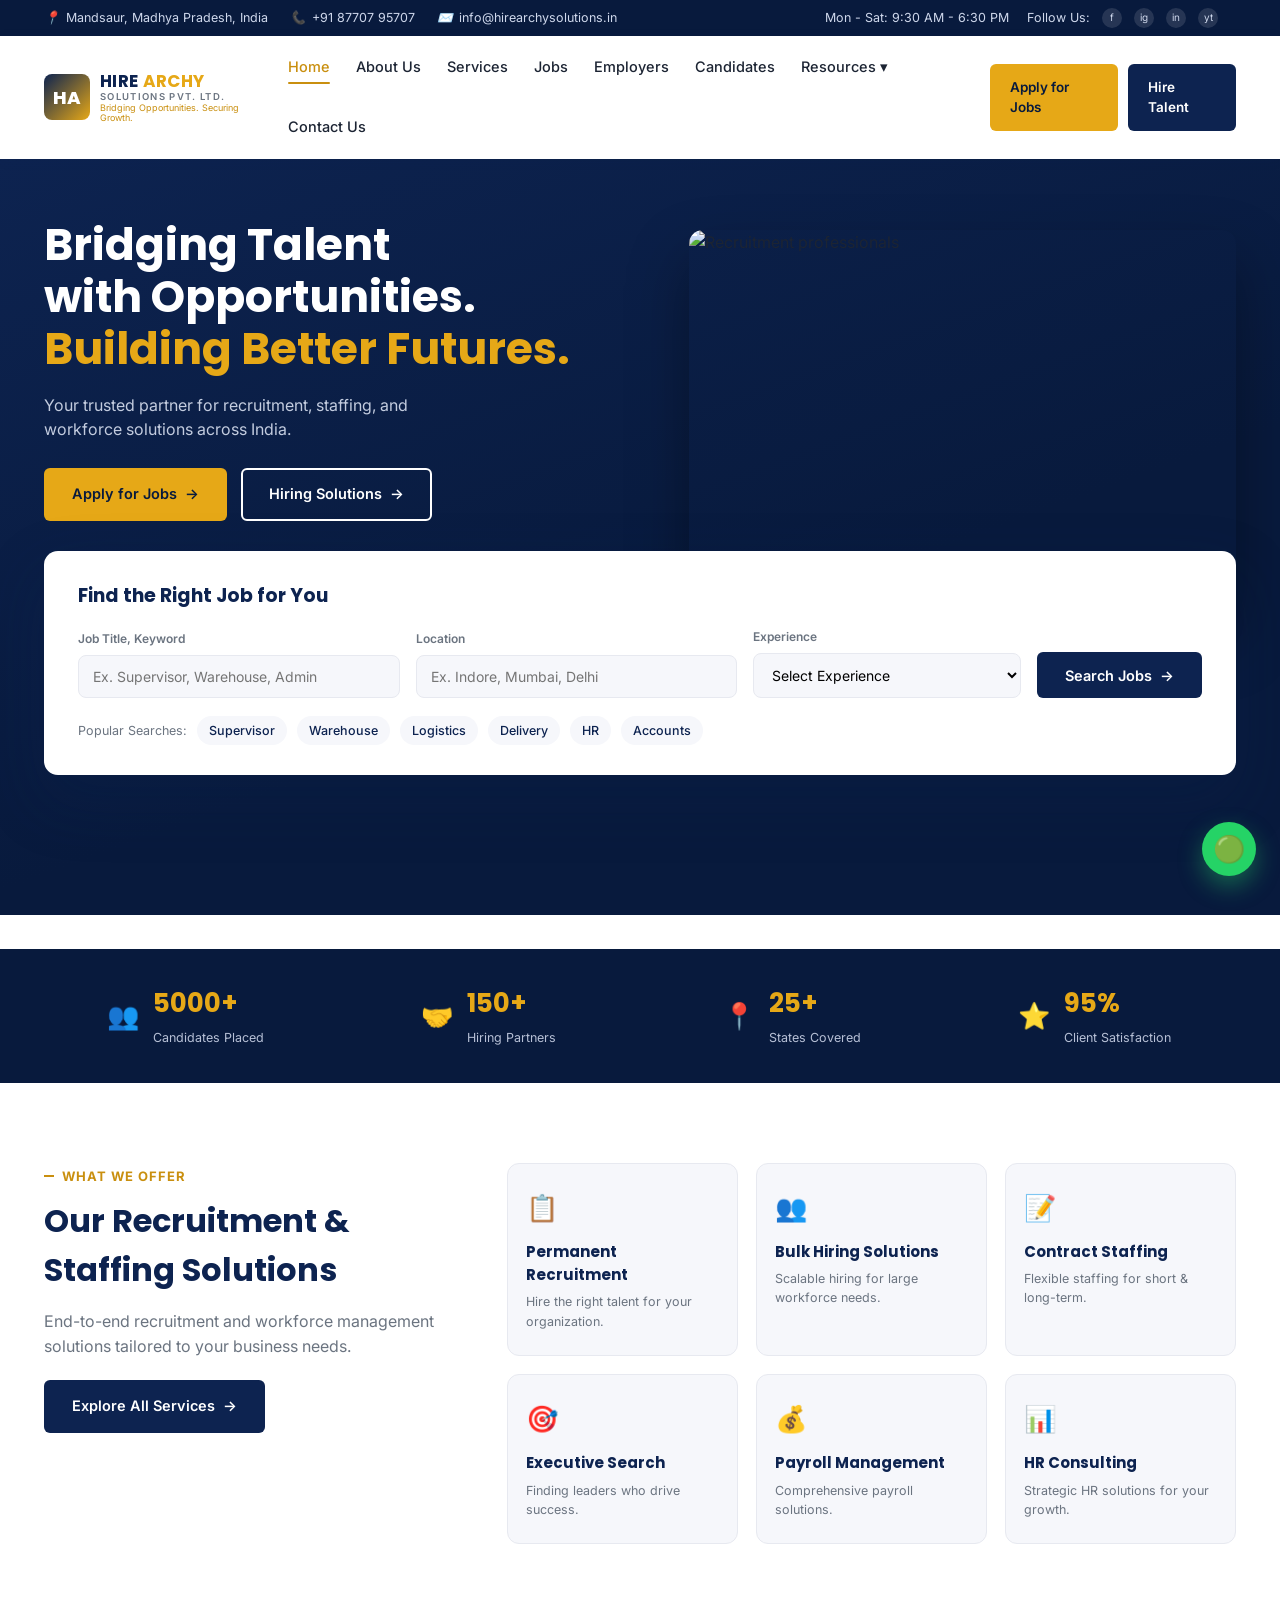
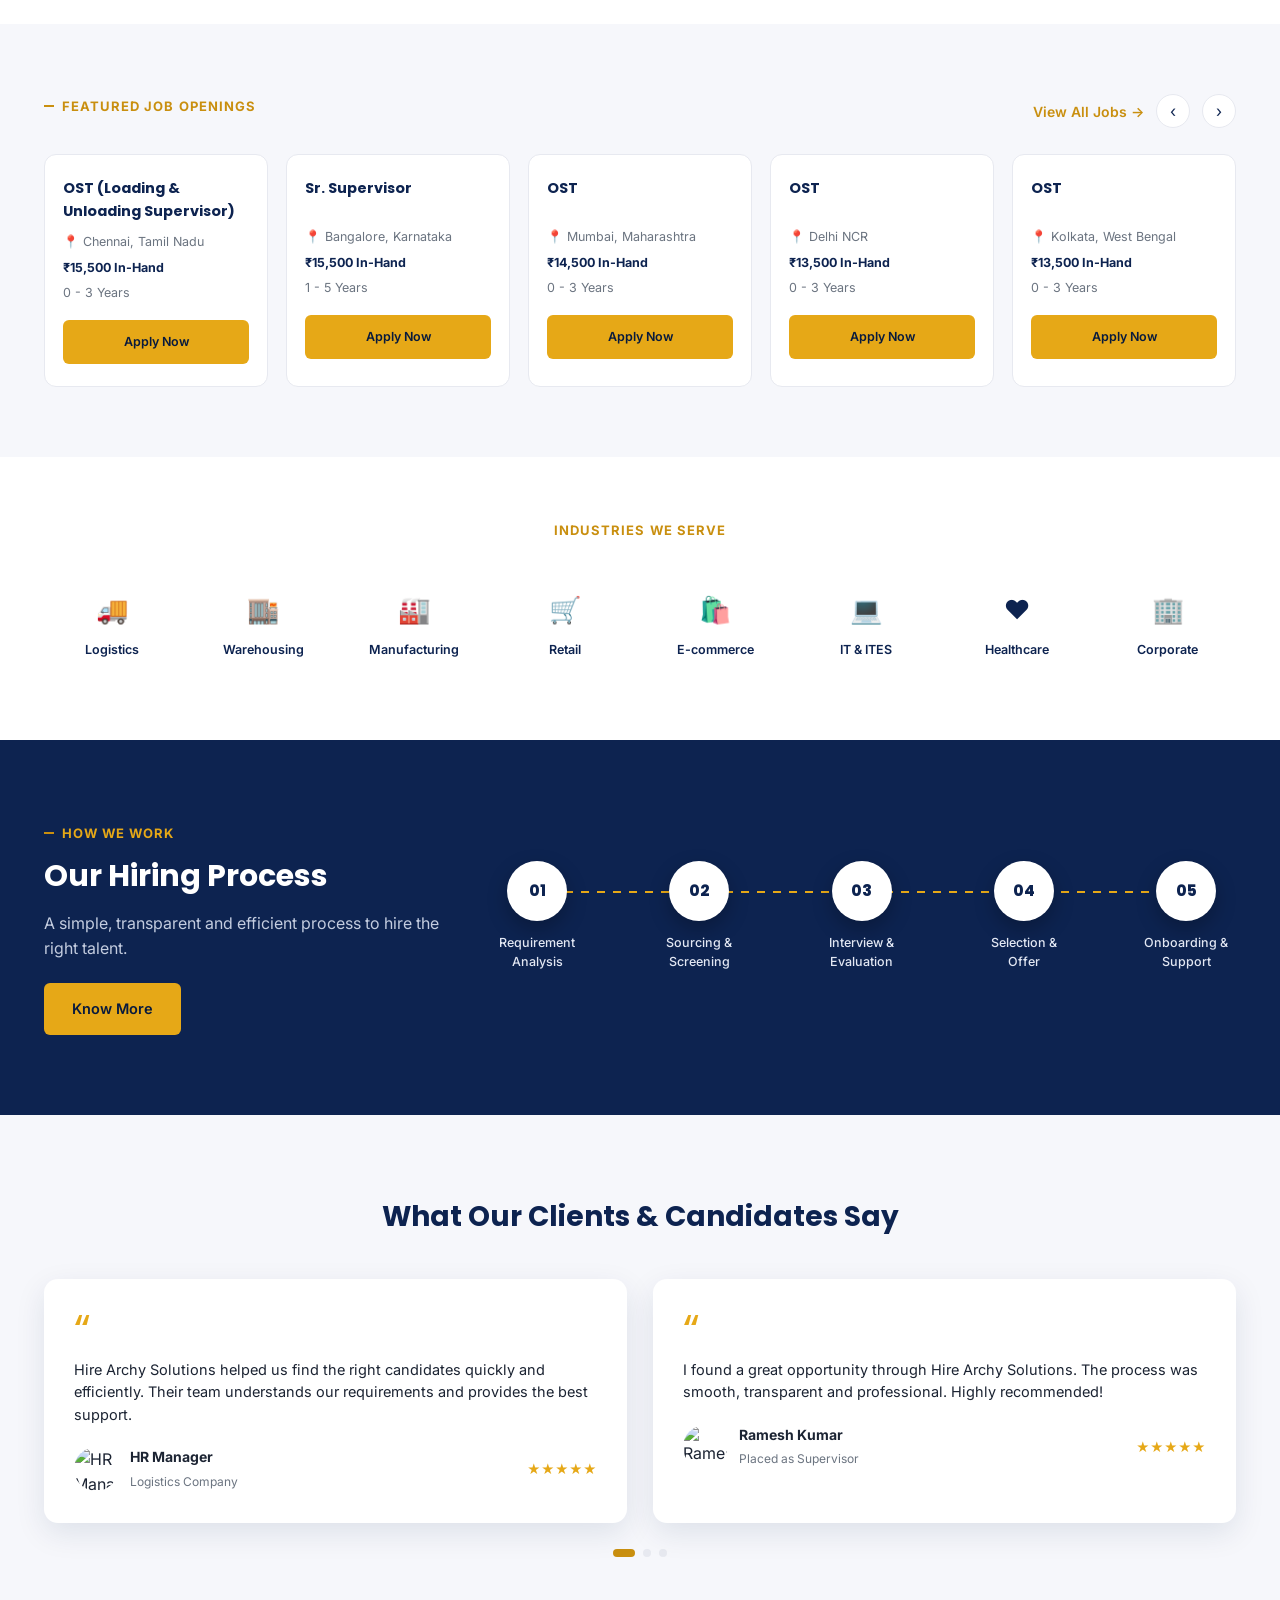
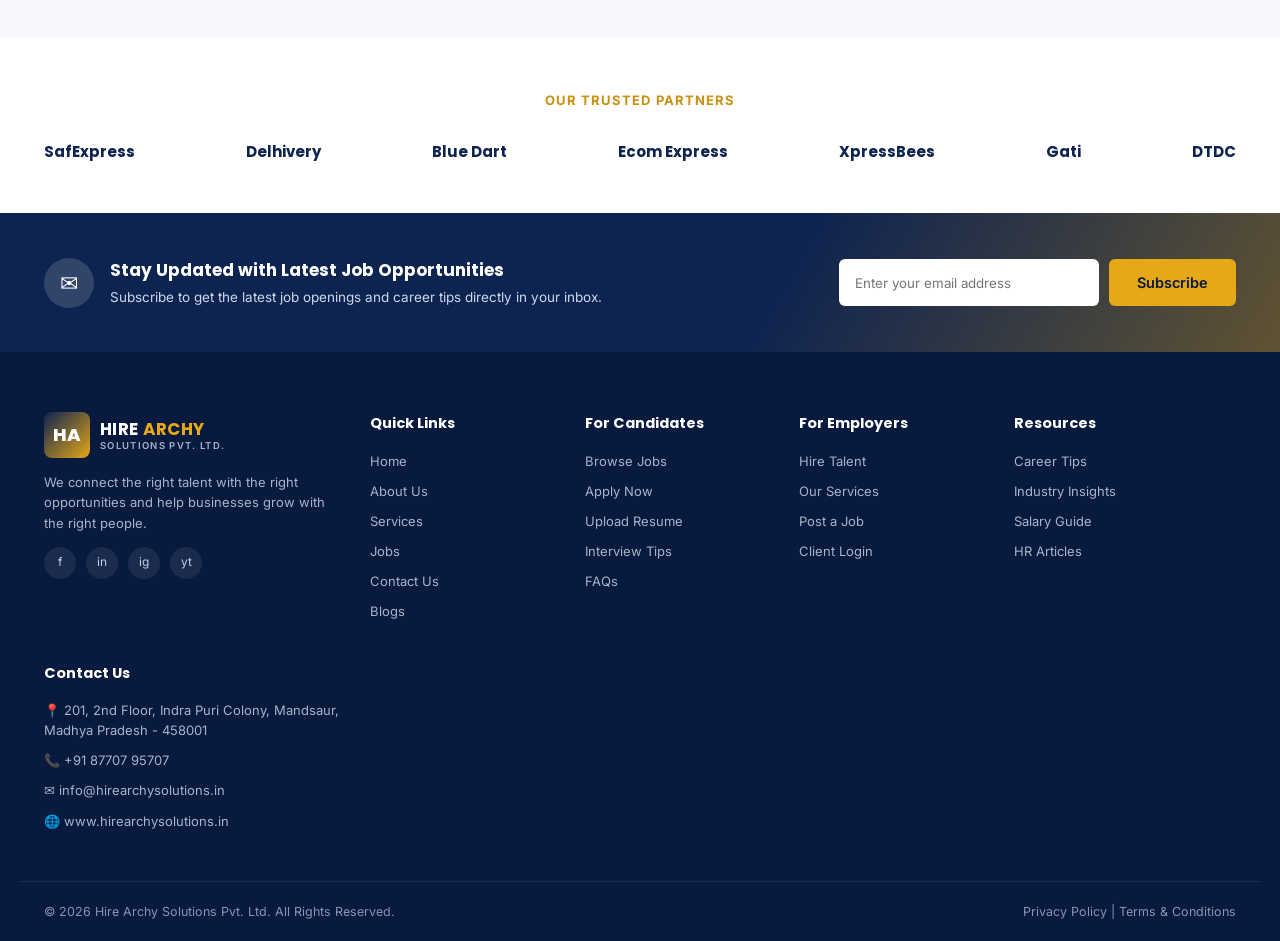
==== index.html @ 6994ceb7 "Add files via upload" ====
<!DOCTYPE html>
<html lang="en">
<head>
<meta charset="UTF-8">
<meta name="viewport" content="width=device-width, initial-scale=1.0">
<title>Hire Archy Solutions Pvt. Ltd. | Recruitment & Staffing</title>
<link rel="preconnect" href="https://fonts.googleapis.com">
<link href="https://fonts.googleapis.com/css2?family=Poppins:wght@400;500;600;700;800&family=Inter:wght@400;500;600;700&display=swap" rel="stylesheet">
<link rel="stylesheet" href="style.css">
</head>
<body>

<!-- Top Bar -->
<div class="topbar">
  <div class="container topbar-inner">
    <div class="topbar-left">
      <span><i class="icon-pin"></i> Mandsaur, Madhya Pradesh, India</span>
      <span><i class="icon-phone"></i> +91 87707 95707</span>
      <span class="hide-sm"><i class="icon-mail"></i> info@hirearchysolutions.in</span>
    </div>
    <div class="topbar-right">
      <span class="hide-sm">Mon - Sat: 9:30 AM - 6:30 PM</span>
      <span class="follow">Follow Us:
        <a href="#" aria-label="Facebook">f</a>
        <a href="#" aria-label="Instagram">ig</a>
        <a href="#" aria-label="LinkedIn">in</a>
        <a href="#" aria-label="YouTube">yt</a>
      </span>
    </div>
  </div>
</div>

<!-- Header -->
<header class="header">
  <div class="container header-inner">
    <a href="#" class="logo">
      <span class="logo-mark">HA</span>
      <span class="logo-text">
        <strong>HIRE <span class="accent">ARCHY</span></strong>
        <small>SOLUTIONS PVT. LTD.</small>
        <em>Bridging Opportunities. Securing Growth.</em>
      </span>
    </a>
    <nav class="nav" id="mainNav">
      <a href="#home" class="active">Home</a>
      <a href="#about">About Us</a>
      <a href="#services">Services</a>
      <a href="#jobs">Jobs</a>
      <a href="#employers">Employers</a>
      <a href="#candidates">Candidates</a>
      <a href="#resources">Resources ▾</a>
      <a href="#contact">Contact Us</a>
    </nav>
    <div class="header-cta">
      <a href="#jobs" class="btn btn-gold">Apply for Jobs</a>
      <a href="#employers" class="btn btn-navy">Hire Talent</a>
    </div>
    <button class="hamburger" id="hamburger" aria-label="Toggle menu">
      <span></span><span></span><span></span>
    </button>
  </div>
</header>

<!-- Hero -->
<section class="hero" id="home">
  <div class="container hero-inner">
    <div class="hero-copy" data-reveal>
      <h1>Bridging Talent<br>with Opportunities.<br><span class="accent">Building Better Futures.</span></h1>
      <p>Your trusted partner for recruitment, staffing, and workforce solutions across India.</p>
      <div class="hero-actions">
        <a href="#jobs" class="btn btn-gold">Apply for Jobs <span>→</span></a>
        <a href="#employers" class="btn btn-outline">Hiring Solutions <span>→</span></a>
      </div>
      <ul class="hero-badges">
        <li><span class="badge-ico">✓</span>Trusted by Thousands</li>
        <li><span class="badge-ico">✓</span>PAN India Presence</li>
        <li><span class="badge-ico">✓</span>Faster Hiring</li>
        <li><span class="badge-ico">✓</span>100% Free For Candidates</li>
      </ul>
    </div>
    <div class="hero-media" data-reveal>
      <img src="https://images.unsplash.com/photo-1519085360753-af0119f7cbe7?q=80&w=1000&auto=format&fit=crop" alt="Recruitment professionals" />
      <button class="play-btn"><span class="play-icon">▶</span> Play Corporate Showreel</button>
    </div>
  </div>

  <!-- Search Card -->
  <div class="container">
    <div class="search-card" data-reveal>
      <h3>Find the Right Job for You</h3>
      <form class="search-form" id="searchForm">
        <div class="field">
          <label>Job Title, Keyword</label>
          <input type="text" placeholder="Ex. Supervisor, Warehouse, Admin">
        </div>
        <div class="field">
          <label>Location</label>
          <input type="text" placeholder="Ex. Indore, Mumbai, Delhi">
        </div>
        <div class="field">
          <label>Experience</label>
          <select>
            <option>Select Experience</option>
            <option>0 - 1 Years</option>
            <option>1 - 3 Years</option>
            <option>3 - 5 Years</option>
            <option>5+ Years</option>
          </select>
        </div>
        <button type="submit" class="btn btn-navy search-btn">Search Jobs <span>→</span></button>
      </form>
      <div class="popular-search">
        <span>Popular Searches:</span>
        <a href="#">Supervisor</a><a href="#">Warehouse</a><a href="#">Logistics</a><a href="#">Delivery</a><a href="#">HR</a><a href="#">Accounts</a>
      </div>
    </div>
  </div>
</section>

<!-- Stats Bar -->
<section class="stats">
  <div class="container stats-inner">
    <div class="stat" data-count="5000" data-suffix="+"><span class="stat-icon">👥</span><div><strong><span class="num">0</span>+</strong><small>Candidates Placed</small></div></div>
    <div class="stat" data-count="150" data-suffix="+"><span class="stat-icon">🤝</span><div><strong><span class="num">0</span>+</strong><small>Hiring Partners</small></div></div>
    <div class="stat" data-count="25" data-suffix="+"><span class="stat-icon">📍</span><div><strong><span class="num">0</span>+</strong><small>States Covered</small></div></div>
    <div class="stat" data-count="95" data-suffix="%"><span class="stat-icon">⭐</span><div><strong><span class="num">0</span>%</strong><small>Client Satisfaction</small></div></div>
  </div>
</section>

<!-- Services -->
<section class="services" id="services">
  <div class="container services-inner">
    <div class="services-intro" data-reveal>
      <span class="eyebrow">What We Offer</span>
      <h2>Our Recruitment &amp; Staffing Solutions</h2>
      <p>End-to-end recruitment and workforce management solutions tailored to your business needs.</p>
      <a href="#" class="btn btn-navy">Explore All Services <span>→</span></a>
    </div>
    <div class="services-grid">
      <div class="service-card" data-reveal><span class="s-ico">📋</span><h4>Permanent Recruitment</h4><p>Hire the right talent for your organization.</p></div>
      <div class="service-card" data-reveal><span class="s-ico">👥</span><h4>Bulk Hiring Solutions</h4><p>Scalable hiring for large workforce needs.</p></div>
      <div class="service-card" data-reveal><span class="s-ico">📝</span><h4>Contract Staffing</h4><p>Flexible staffing for short & long-term.</p></div>
      <div class="service-card" data-reveal><span class="s-ico">🎯</span><h4>Executive Search</h4><p>Finding leaders who drive success.</p></div>
      <div class="service-card" data-reveal><span class="s-ico">💰</span><h4>Payroll Management</h4><p>Comprehensive payroll solutions.</p></div>
      <div class="service-card" data-reveal><span class="s-ico">📊</span><h4>HR Consulting</h4><p>Strategic HR solutions for your growth.</p></div>
    </div>
  </div>
</section>

<!-- Featured Jobs -->
<section class="jobs" id="jobs">
  <div class="container">
    <div class="jobs-head" data-reveal>
      <span class="eyebrow">Featured Job Openings</span>
      <div class="jobs-nav">
        <a href="#">View All Jobs →</a>
        <button class="arrow-btn" id="jobPrev">‹</button>
        <button class="arrow-btn" id="jobNext">›</button>
      </div>
    </div>
    <div class="jobs-grid" id="jobsGrid">
      <div class="job-card" data-reveal>
        <h4>OST (Loading &amp; Unloading Supervisor)</h4>
        <p class="job-loc">📍 Chennai, Tamil Nadu</p>
        <p class="job-pay">₹15,500 In-Hand</p>
        <p class="job-exp">0 - 3 Years</p>
        <a href="#" class="btn btn-gold btn-block">Apply Now</a>
      </div>
      <div class="job-card" data-reveal>
        <h4>Sr. Supervisor</h4>
        <p class="job-loc">📍 Bangalore, Karnataka</p>
        <p class="job-pay">₹15,500 In-Hand</p>
        <p class="job-exp">1 - 5 Years</p>
        <a href="#" class="btn btn-gold btn-block">Apply Now</a>
      </div>
      <div class="job-card" data-reveal>
        <h4>OST</h4>
        <p class="job-loc">📍 Mumbai, Maharashtra</p>
        <p class="job-pay">₹14,500 In-Hand</p>
        <p class="job-exp">0 - 3 Years</p>
        <a href="#" class="btn btn-gold btn-block">Apply Now</a>
      </div>
      <div class="job-card" data-reveal>
        <h4>OST</h4>
        <p class="job-loc">📍 Delhi NCR</p>
        <p class="job-pay">₹13,500 In-Hand</p>
        <p class="job-exp">0 - 3 Years</p>
        <a href="#" class="btn btn-gold btn-block">Apply Now</a>
      </div>
      <div class="job-card" data-reveal>
        <h4>OST</h4>
        <p class="job-loc">📍 Kolkata, West Bengal</p>
        <p class="job-pay">₹13,500 In-Hand</p>
        <p class="job-exp">0 - 3 Years</p>
        <a href="#" class="btn btn-gold btn-block">Apply Now</a>
      </div>
    </div>
  </div>
</section>

<!-- Industries -->
<section class="industries">
  <div class="container">
    <span class="eyebrow center" data-reveal>Industries We Serve</span>
    <div class="industries-grid" data-reveal>
      <div class="industry"><span>🚚</span>Logistics</div>
      <div class="industry"><span>🏬</span>Warehousing</div>
      <div class="industry"><span>🏭</span>Manufacturing</div>
      <div class="industry"><span>🛒</span>Retail</div>
      <div class="industry"><span>🛍️</span>E-commerce</div>
      <div class="industry"><span>💻</span>IT &amp; ITES</div>
      <div class="industry"><span>❤️</span>Healthcare</div>
      <div class="industry"><span>🏢</span>Corporate</div>
    </div>
  </div>
</section>

<!-- Process -->
<section class="process" id="about">
  <div class="container process-inner">
    <div class="process-copy" data-reveal>
      <span class="eyebrow">How We Work</span>
      <h2>Our Hiring Process</h2>
      <p>A simple, transparent and efficient process to hire the right talent.</p>
      <a href="#" class="btn btn-gold">Know More</a>
    </div>
    <div class="process-steps" data-reveal>
      <div class="step"><div class="step-circle">01</div><p>Requirement Analysis</p></div>
      <div class="step"><div class="step-circle">02</div><p>Sourcing &amp; Screening</p></div>
      <div class="step"><div class="step-circle">03</div><p>Interview &amp; Evaluation</p></div>
      <div class="step"><div class="step-circle">04</div><p>Selection &amp; Offer</p></div>
      <div class="step"><div class="step-circle">05</div><p>Onboarding &amp; Support</p></div>
    </div>
  </div>
</section>

<!-- Testimonials -->
<section class="testimonials">
  <div class="container">
    <h2 class="center" data-reveal>What Our Clients &amp; Candidates Say</h2>
    <div class="testimonial-grid" data-reveal id="testiGrid">
      <div class="testimonial">
        <span class="quote-mark">“</span>
        <p>Hire Archy Solutions helped us find the right candidates quickly and efficiently. Their team understands our requirements and provides the best support.</p>
        <div class="testi-person">
          <img src="https://images.unsplash.com/photo-1573497019940-1c28c88b4f3e?q=80&w=200&auto=format&fit=crop" alt="HR Manager">
          <div><strong>HR Manager</strong><small>Logistics Company</small></div>
          <span class="stars">★★★★★</span>
        </div>
      </div>
      <div class="testimonial">
        <span class="quote-mark">“</span>
        <p>I found a great opportunity through Hire Archy Solutions. The process was smooth, transparent and professional. Highly recommended!</p>
        <div class="testi-person">
          <img src="https://images.unsplash.com/photo-1633332755192-727a05c4013d?q=80&w=200&auto=format&fit=crop" alt="Ramesh Kumar">
          <div><strong>Ramesh Kumar</strong><small>Placed as Supervisor</small></div>
          <span class="stars">★★★★★</span>
        </div>
      </div>
    </div>
    <div class="dots" id="testiDots"><span class="dot active"></span><span class="dot"></span><span class="dot"></span></div>
  </div>
</section>

<!-- Partners -->
<section class="partners">
  <div class="container">
    <span class="eyebrow center" data-reveal>Our Trusted Partners</span>
    <div class="partners-row" data-reveal>
      <span>SafExpress</span><span>Delhivery</span><span>Blue Dart</span><span>Ecom Express</span><span>XpressBees</span><span>Gati</span><span>DTDC</span>
    </div>
  </div>
</section>

<!-- Newsletter -->
<section class="newsletter">
  <div class="container newsletter-inner" data-reveal>
    <div class="newsletter-copy">
      <span class="mail-ico">✉</span>
      <div><strong>Stay Updated with Latest Job Opportunities</strong><p>Subscribe to get the latest job openings and career tips directly in your inbox.</p></div>
    </div>
    <form class="newsletter-form">
      <input type="email" placeholder="Enter your email address" required>
      <button type="submit" class="btn btn-gold">Subscribe</button>
    </form>
  </div>
</section>

<!-- Footer -->
<footer class="footer" id="contact">
  <div class="container footer-grid">
    <div class="footer-brand">
      <a href="#" class="logo">
        <span class="logo-mark">HA</span>
        <span class="logo-text"><strong>HIRE <span class="accent">ARCHY</span></strong><small>SOLUTIONS PVT. LTD.</small></span>
      </a>
      <p>We connect the right talent with the right opportunities and help businesses grow with the right people.</p>
      <div class="social-row">
        <a href="#">f</a><a href="#">in</a><a href="#">ig</a><a href="#">yt</a>
      </div>
    </div>
    <div class="footer-col">
      <h5>Quick Links</h5>
      <a href="#home">Home</a><a href="#about">About Us</a><a href="#services">Services</a><a href="#jobs">Jobs</a><a href="#contact">Contact Us</a><a href="#">Blogs</a>
    </div>
    <div class="footer-col">
      <h5>For Candidates</h5>
      <a href="#">Browse Jobs</a><a href="#">Apply Now</a><a href="#">Upload Resume</a><a href="#">Interview Tips</a><a href="#">FAQs</a>
    </div>
    <div class="footer-col">
      <h5>For Employers</h5>
      <a href="#">Hire Talent</a><a href="#">Our Services</a><a href="#">Post a Job</a><a href="#">Client Login</a>
    </div>
    <div class="footer-col">
      <h5>Resources</h5>
      <a href="#">Career Tips</a><a href="#">Industry Insights</a><a href="#">Salary Guide</a><a href="#">HR Articles</a>
    </div>
    <div class="footer-col">
      <h5>Contact Us</h5>
      <p>📍 201, 2nd Floor, Indra Puri Colony, Mandsaur, Madhya Pradesh - 458001</p>
      <p>📞 +91 87707 95707</p>
      <p>✉ info@hirearchysolutions.in</p>
      <p>🌐 www.hirearchysolutions.in</p>
    </div>
  </div>
  <div class="footer-bottom">
    <div class="container footer-bottom-inner">
      <span>© 2026 Hire Archy Solutions Pvt. Ltd. All Rights Reserved.</span>
      <span><a href="#">Privacy Policy</a> | <a href="#">Terms &amp; Conditions</a></span>
    </div>
  </div>
</footer>

<a href="#" class="whatsapp-btn" aria-label="Chat on WhatsApp">🟢</a>

<script src="script.js"></script>
</body>
</html>
---- style.css ----
/* ===== Tokens ===== */
:root{
  --navy: #0d2350;
  --navy-deep: #081a3d;
  --gold: #e6a817;
  --gold-dark: #c98f0f;
  --ink: #1c2433;
  --muted: #6b7480;
  --bg: #ffffff;
  --bg-soft: #f6f7fb;
  --line: #e7e9f0;
  --radius: 10px;
  --shadow: 0 10px 30px rgba(13,35,80,.10);
  --font-head: 'Poppins', sans-serif;
  --font-body: 'Inter', sans-serif;
}

*{box-sizing:border-box; margin:0; padding:0;}
html{scroll-behavior:smooth;}
body{font-family:var(--font-body); color:var(--ink); background:var(--bg); line-height:1.55; overflow-x:hidden;}
img{max-width:100%; display:block;}
a{text-decoration:none; color:inherit;}
ul{list-style:none;}
button{font-family:inherit; cursor:pointer;}
.container{max-width:1240px; margin:0 auto; padding:0 24px;}
h1,h2,h3,h4,h5{font-family:var(--font-head); color:var(--navy); font-weight:700;}
.accent{color:var(--gold);}
.center{text-align:center; display:block;}

/* Reveal animation */
[data-reveal]{opacity:0; transform:translateY(24px); transition:opacity .7s ease, transform .7s ease;}
[data-reveal].in{opacity:1; transform:translateY(0);}
@media (prefers-reduced-motion: reduce){
  [data-reveal]{opacity:1; transform:none; transition:none;}
}

/* Buttons */
.btn{display:inline-flex; align-items:center; gap:8px; padding:13px 26px; border-radius:6px; font-weight:600; font-size:14.5px; border:2px solid transparent; transition:transform .2s ease, box-shadow .2s ease, background .2s ease;}
.btn:hover{transform:translateY(-2px);}
.btn-gold{background:var(--gold); color:var(--navy-deep);}
.btn-gold:hover{background:var(--gold-dark); box-shadow:0 8px 20px rgba(230,168,23,.35);}
.btn-navy{background:var(--navy); color:#fff;}
.btn-navy:hover{background:var(--navy-deep); box-shadow:0 8px 20px rgba(13,35,80,.3);}
.btn-outline{border-color:#fff; color:#fff; background:transparent;}
.btn-outline:hover{background:rgba(255,255,255,.12);}
.btn-block{width:100%; justify-content:center;}

/* Eyebrow */
.eyebrow{display:inline-block; color:var(--gold-dark); font-weight:700; letter-spacing:.08em; text-transform:uppercase; font-size:13px; margin-bottom:10px; position:relative; padding-left:18px;}
.eyebrow::before{content:''; position:absolute; left:0; top:50%; transform:translateY(-50%); width:10px; height:2px; background:var(--gold-dark);}
.eyebrow.center{padding-left:0; text-align:center; width:100%;}
.eyebrow.center::before{display:none;}

/* ===== Topbar ===== */
.topbar{background:var(--navy-deep); color:#cfd8ec; font-size:12.5px;}
.topbar-inner{display:flex; justify-content:space-between; align-items:center; padding:8px 24px; flex-wrap:wrap; gap:6px;}
.topbar-left span, .topbar-right span{margin-right:18px; display:inline-flex; align-items:center; gap:6px;}
.topbar-right{display:flex; align-items:center;}
.follow a{display:inline-flex; align-items:center; justify-content:center; width:20px; height:20px; background:rgba(255,255,255,.12); border-radius:50%; margin-left:6px; font-size:10px;}
.icon-pin::before{content:'📍';} .icon-phone::before{content:'📞';} .icon-mail::before{content:'✉️';}

/* ===== Header ===== */
.header{background:#fff; box-shadow:0 2px 12px rgba(13,35,80,.06); position:sticky; top:0; z-index:100;}
.header-inner{display:flex; align-items:center; justify-content:space-between; padding:14px 24px; gap:20px;}
.logo{display:flex; align-items:center; gap:10px;}
.logo-mark{width:46px; height:46px; border-radius:8px; background:linear-gradient(135deg,var(--navy),var(--gold)); color:#fff; font-family:var(--font-head); font-weight:800; display:flex; align-items:center; justify-content:center; font-size:18px; flex-shrink:0;}
.logo-text{display:flex; flex-direction:column; line-height:1.2;}
.logo-text strong{font-family:var(--font-head); font-size:17px; color:var(--navy); letter-spacing:.02em;}
.logo-text small{font-size:9.5px; letter-spacing:.14em; color:var(--muted); font-weight:600;}
.logo-text em{font-size:9px; color:var(--gold-dark); font-style:normal;}

.nav{display:flex; gap:26px; flex-wrap:wrap;}
.nav a{font-size:14.5px; font-weight:500; color:var(--ink); position:relative; padding:6px 0;}
.nav a.active, .nav a:hover{color:var(--gold-dark);}
.nav a.active::after{content:''; position:absolute; left:0; right:0; bottom:0; height:2px; background:var(--gold-dark); border-radius:2px;}
.header-cta{display:flex; gap:10px;}
.header-cta .btn{padding:11px 18px; font-size:13.5px;}
.hamburger{display:none; flex-direction:column; gap:5px; background:none; border:none; padding:6px;}
.hamburger span{width:24px; height:2.5px; background:var(--navy); border-radius:2px;}

/* ===== Hero ===== */
.hero{background:linear-gradient(160deg,var(--navy) 0%, var(--navy-deep) 60%); position:relative; padding:60px 0 140px; overflow:visible;}
.hero-inner{display:grid; grid-template-columns:1.05fr .95fr; gap:40px; align-items:center;}
.hero-copy h1{color:#fff; font-size:44px; line-height:1.18; margin-bottom:18px;}
.hero-copy p{color:#c3ccdf; font-size:16px; max-width:440px; margin-bottom:26px;}
.hero-actions{display:flex; gap:14px; margin-bottom:34px; flex-wrap:wrap;}
.hero-badges{display:flex; gap:26px; flex-wrap:wrap;}
.hero-badges li{display:flex; align-items:center; gap:8px; color:#e2e7f3; font-size:13px; font-weight:500;}
.badge-ico{width:20px; height:20px; border-radius:50%; background:rgba(230,168,23,.2); color:var(--gold); display:flex; align-items:center; justify-content:center; font-size:11px; flex-shrink:0;}

.hero-media{position:relative;}
.hero-media img{border-radius:14px; width:100%; height:380px; object-fit:cover; box-shadow:0 30px 60px rgba(0,0,0,.35);}
.play-btn{position:absolute; right:14px; bottom:-18px; background:#fff; border:none; padding:10px 16px; border-radius:30px; display:flex; align-items:center; gap:8px; font-size:12.5px; font-weight:600; color:var(--navy); box-shadow:var(--shadow);}
.play-icon{width:22px; height:22px; border-radius:50%; background:var(--gold); color:#fff; display:flex; align-items:center; justify-content:center; font-size:10px;}

/* Search Card */
.search-card{background:#fff; border-radius:14px; box-shadow:0 25px 60px rgba(13,35,80,.25); padding:30px 34px; margin-top:-70px; position:relative; z-index:5;}
.search-card h3{margin-bottom:18px; font-size:19px;}
.search-form{display:grid; grid-template-columns:1.2fr 1.2fr 1fr auto; gap:16px; align-items:end;}
.field label{display:block; font-size:12px; color:var(--muted); font-weight:600; margin-bottom:6px;}
.field input, .field select{width:100%; padding:12px 14px; border:1.5px solid var(--line); border-radius:8px; font-size:14px; font-family:inherit; background:var(--bg-soft);}
.field input:focus, .field select:focus{outline:none; border-color:var(--gold);}
.search-btn{white-space:nowrap; height:46px;}
.popular-search{margin-top:18px; font-size:12.5px; color:var(--muted); display:flex; align-items:center; gap:10px; flex-wrap:wrap;}
.popular-search a{background:var(--bg-soft); padding:5px 12px; border-radius:20px; font-weight:500; color:var(--navy); transition:background .2s;}
.popular-search a:hover{background:var(--line);}

/* ===== Stats ===== */
.stats{background:var(--navy-deep); padding:34px 0; margin-top:34px;}
.stats-inner{display:grid; grid-template-columns:repeat(4,1fr); gap:20px;}
.stat{display:flex; align-items:center; gap:14px; justify-content:center;}
.stat-icon{font-size:26px;}
.stat strong{display:block; color:var(--gold); font-family:var(--font-head); font-size:26px;}
.stat small{color:#b7c0d6; font-size:12.5px;}

/* ===== Services ===== */
.services{padding:80px 0; background:var(--bg);}
.services-inner{display:grid; grid-template-columns:.85fr 1.5fr; gap:50px; align-items:start;}
.services-intro h2{font-size:32px; margin-bottom:14px;}
.services-intro p{color:var(--muted); margin-bottom:22px;}
.services-grid{display:grid; grid-template-columns:repeat(3,1fr); gap:18px;}
.service-card{background:var(--bg-soft); border:1px solid var(--line); border-radius:12px; padding:24px 18px; text-align:left; transition:transform .25s ease, box-shadow .25s ease, background .25s ease;}
.service-card:hover{transform:translateY(-6px); box-shadow:var(--shadow); background:#fff;}
.s-ico{font-size:26px; display:block; margin-bottom:12px;}
.service-card h4{font-size:15px; margin-bottom:6px;}
.service-card p{font-size:12.5px; color:var(--muted);}

/* ===== Jobs ===== */
.jobs{padding:70px 0; background:var(--bg-soft);}
.jobs-head{display:flex; justify-content:space-between; align-items:center; margin-bottom:26px; flex-wrap:wrap; gap:12px;}
.jobs-nav{display:flex; align-items:center; gap:12px; font-weight:600; font-size:14px;}
.jobs-nav a{color:var(--gold-dark);}
.arrow-btn{width:34px; height:34px; border-radius:50%; border:1.5px solid var(--line); background:#fff; font-size:16px; color:var(--navy);}
.arrow-btn:hover{background:var(--navy); color:#fff; border-color:var(--navy);}
.jobs-grid{display:grid; grid-template-columns:repeat(5,1fr); gap:18px;}
.job-card{background:#fff; border:1px solid var(--line); border-radius:12px; padding:22px 18px; transition:transform .25s ease, box-shadow .25s ease;}
.job-card:hover{transform:translateY(-6px); box-shadow:var(--shadow); border-color:transparent;}
.job-card h4{font-size:14.5px; margin-bottom:10px; min-height:40px;}
.job-loc, .job-pay, .job-exp{font-size:12.5px; color:var(--muted); margin-bottom:6px;}
.job-pay{color:var(--navy); font-weight:700;}
.job-card .btn{margin-top:12px; padding:10px; font-size:12.5px;}

/* ===== Industries ===== */
.industries{padding:60px 0; background:#fff;}
.industries-grid{display:grid; grid-template-columns:repeat(8,1fr); gap:14px; margin-top:20px;}
.industry{display:flex; flex-direction:column; align-items:center; gap:10px; padding:20px 8px; border-radius:10px; font-size:12.5px; font-weight:600; color:var(--navy); transition:background .2s ease, transform .2s ease;}
.industry span{font-size:26px;}
.industry:hover{background:var(--bg-soft); transform:translateY(-4px);}

/* ===== Process ===== */
.process{background:var(--navy); padding:80px 0; color:#fff;}
.process-inner{display:grid; grid-template-columns:.7fr 1.3fr; gap:40px; align-items:center;}
.process .eyebrow{color:var(--gold);}
.process h2{color:#fff; font-size:30px; margin-bottom:12px;}
.process p{color:#c3ccdf; margin-bottom:22px;}
.process-steps{display:flex; justify-content:space-between; position:relative; flex-wrap:wrap; gap:22px;}
.process-steps::before{content:''; position:absolute; top:30px; left:30px; right:30px; height:2px; background:repeating-linear-gradient(90deg,var(--gold) 0 8px, transparent 8px 16px); z-index:0;}
.step{display:flex; flex-direction:column; align-items:center; gap:12px; position:relative; z-index:1; width:100px;}
.step-circle{width:60px; height:60px; border-radius:50%; background:#fff; color:var(--navy); font-family:var(--font-head); font-weight:800; display:flex; align-items:center; justify-content:center; font-size:15px; box-shadow:0 8px 20px rgba(0,0,0,.25);}
.step p{text-align:center; font-size:12.5px; color:#e2e7f3; font-weight:500;}

/* ===== Testimonials ===== */
.testimonials{padding:80px 0; background:var(--bg-soft); text-align:center;}
.testimonials h2{font-size:28px; margin-bottom:40px;}
.testimonial-grid{display:grid; grid-template-columns:1fr 1fr; gap:26px; text-align:left;}
.testimonial{background:#fff; border-radius:14px; padding:30px; box-shadow:var(--shadow); position:relative;}
.quote-mark{font-size:44px; color:var(--gold); font-family:var(--font-head); line-height:1; display:block; margin-bottom:6px;}
.testimonial p{color:var(--ink); font-size:14.5px; margin-bottom:20px;}
.testi-person{display:flex; align-items:center; gap:12px;}
.testi-person img{width:44px; height:44px; border-radius:50%; object-fit:cover;}
.testi-person strong{font-size:14px; display:block;}
.testi-person small{color:var(--muted); font-size:12px;}
.stars{margin-left:auto; color:var(--gold); font-size:13px;}
.dots{display:flex; justify-content:center; gap:8px; margin-top:26px;}
.dot{width:8px; height:8px; border-radius:50%; background:var(--line); cursor:pointer;}
.dot.active{background:var(--gold-dark); width:22px; border-radius:6px;}

/* ===== Partners ===== */
.partners{padding:50px 0; background:#fff; text-align:center;}
.partners-row{display:flex; justify-content:space-between; align-items:center; flex-wrap:wrap; gap:24px; margin-top:20px; opacity:.65; font-family:var(--font-head); font-weight:700; color:var(--navy); font-size:15px;}

/* ===== Newsletter ===== */
.newsletter{background:linear-gradient(120deg,var(--navy) 60%, var(--gold-dark) 150%); padding:44px 0;}
.newsletter-inner{display:flex; justify-content:space-between; align-items:center; gap:24px; flex-wrap:wrap;}
.newsletter-copy{display:flex; align-items:center; gap:16px; color:#fff;}
.mail-ico{width:50px; height:50px; border-radius:50%; background:rgba(255,255,255,.15); display:flex; align-items:center; justify-content:center; font-size:22px; flex-shrink:0;}
.newsletter-copy strong{font-size:17px; display:block; margin-bottom:4px; font-family:var(--font-head);}
.newsletter-copy p{color:#cfd8ec; font-size:13.5px;}
.newsletter-form{display:flex; gap:10px; flex-wrap:wrap;}
.newsletter-form input{padding:13px 16px; border-radius:6px; border:none; min-width:260px; font-family:inherit;}
.newsletter-form input:focus{outline:2px solid var(--gold);}

/* ===== Footer ===== */
.footer{background:var(--navy-deep); color:#c3ccdf; padding-top:60px;}
.footer-grid{display:grid; grid-template-columns:1.6fr 1fr 1fr 1fr 1.2fr; gap:30px; padding-bottom:40px; border-bottom:1px solid rgba(255,255,255,.08);}
.footer-brand p{font-size:13px; margin:14px 0; color:#a9b3cc;}
.footer .logo-text strong{color:#fff;}
.footer .logo-text small{color:#a9b3cc;}
.social-row{display:flex; gap:10px;}
.social-row a{width:32px; height:32px; border-radius:50%; background:rgba(255,255,255,.08); display:flex; align-items:center; justify-content:center; font-size:12px;}
.footer-col h5{color:#fff; font-size:14.5px; margin-bottom:16px;}
.footer-col a, .footer-col p{display:block; font-size:13px; color:#a9b3cc; margin-bottom:10px;}
.footer-col a:hover{color:var(--gold);}
.footer-bottom-inner{display:flex; justify-content:space-between; padding:20px 24px; font-size:12.5px; color:#8994b3; flex-wrap:wrap; gap:8px;}
.footer-bottom a{color:#8994b3;}
.footer-bottom a:hover{color:var(--gold);}

/* WhatsApp float */
.whatsapp-btn{position:fixed; bottom:24px; right:24px; width:54px; height:54px; border-radius:50%; background:#25D366; display:flex; align-items:center; justify-content:center; font-size:26px; box-shadow:0 10px 24px rgba(37,211,102,.4); z-index:200;}

.hide-sm{display:inline-flex;}

/* ===== Responsive ===== */
@media (max-width:1100px){
  .jobs-grid{grid-template-columns:repeat(3,1fr);}
  .industries-grid{grid-template-columns:repeat(4,1fr);}
  .services-inner{grid-template-columns:1fr;}
  .services-grid{grid-template-columns:repeat(3,1fr);}
}
@media (max-width:900px){
  .nav, .header-cta{display:none;}
  .hamburger{display:flex;}
  .nav.open{display:flex; position:absolute; top:100%; left:0; right:0; background:#fff; flex-direction:column; padding:20px 24px; box-shadow:var(--shadow); gap:14px;}
  .header-cta.open{display:flex; position:absolute; top:calc(100% + 210px); left:24px; right:24px; z-index:99;}
  .hero-inner{grid-template-columns:1fr;}
  .hero-copy h1{font-size:34px;}
  .search-form{grid-template-columns:1fr 1fr; }
  .search-btn{grid-column:1/-1;}
  .stats-inner{grid-template-columns:repeat(2,1fr);}
  .process-inner{grid-template-columns:1fr;}
  .process-steps{justify-content:center;}
  .process-steps::before{display:none;}
  .testimonial-grid{grid-template-columns:1fr;}
  .footer-grid{grid-template-columns:1fr 1fr;}
}
@media (max-width:640px){
  .topbar-left span:nth-child(3), .topbar-right span.hide-sm{display:none;}
  .jobs-grid{grid-template-columns:1fr 1fr;}
  .industries-grid{grid-template-columns:repeat(3,1fr);}
  .services-grid{grid-template-columns:1fr 1fr;}
  .search-form{grid-template-columns:1fr;}
  .footer-grid{grid-template-columns:1fr;}
  .newsletter-inner{flex-direction:column; align-items:flex-start;}
  .hero-copy h1{font-size:28px;}
}
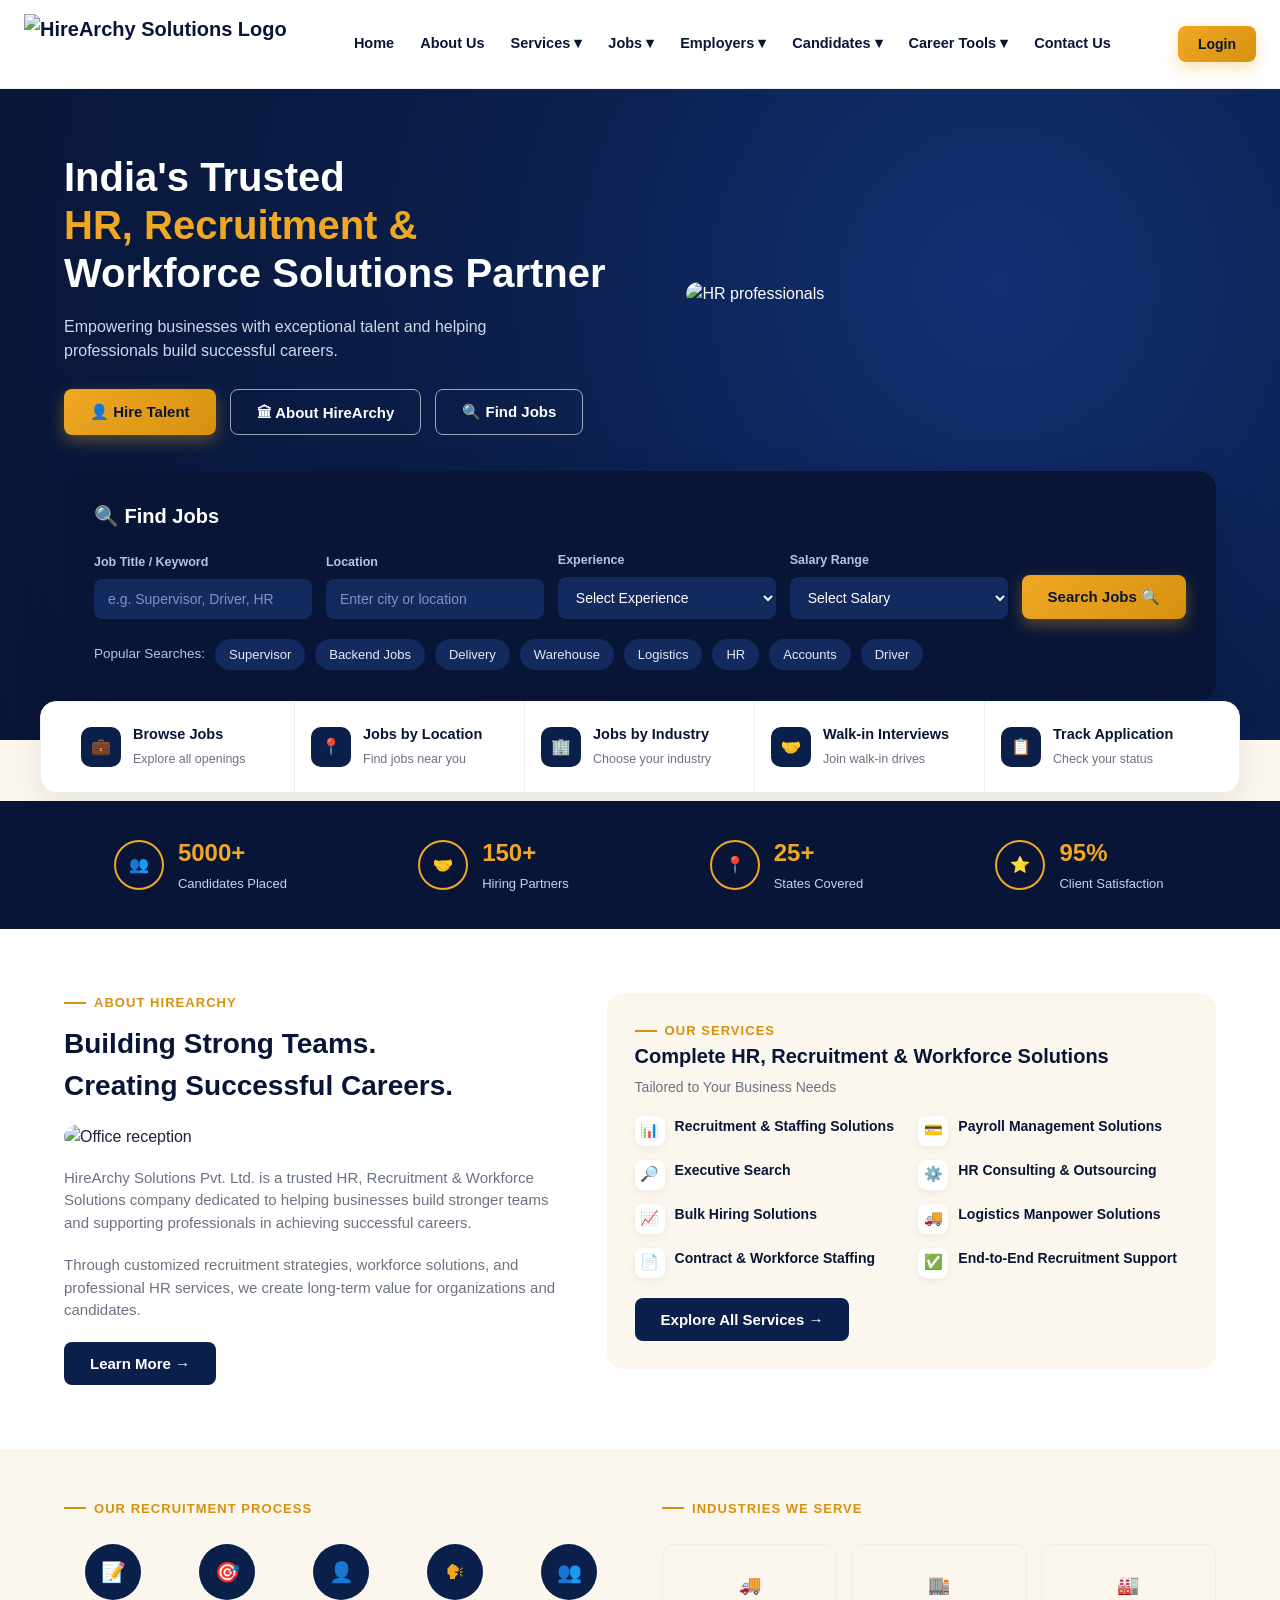
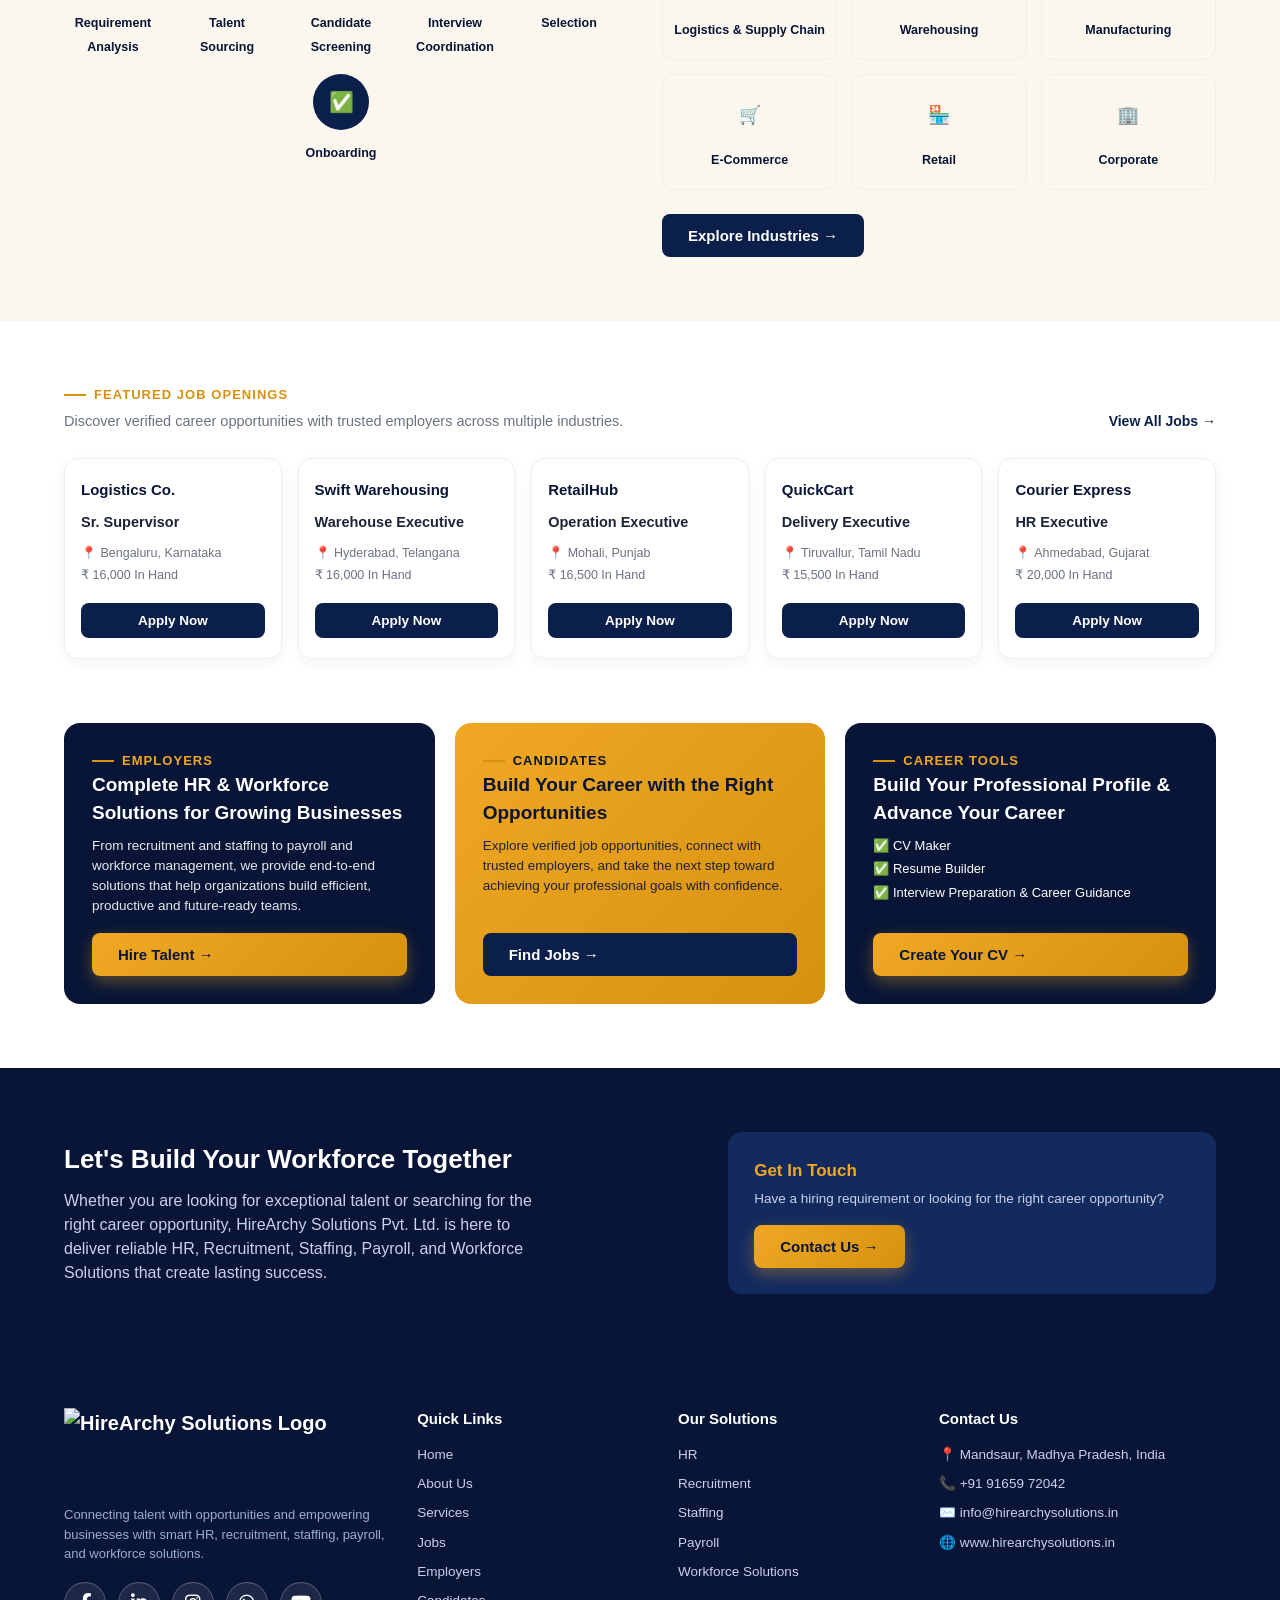
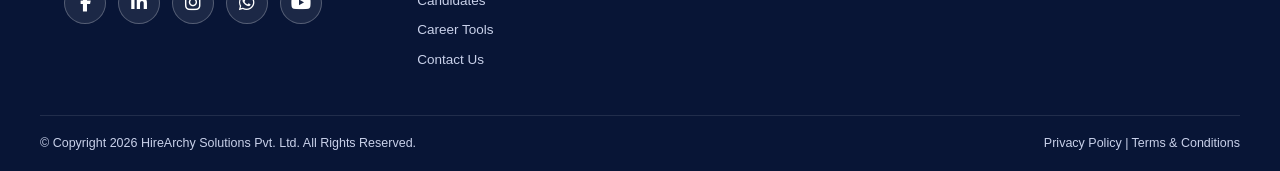
==== commit ee04e0b8: "Add files via upload" ====
--- a/index.html
+++ b/index.html
@@ -3,336 +3,542 @@
 <head>
 <meta charset="UTF-8">
 <meta name="viewport" content="width=device-width, initial-scale=1.0">
-<title>Hire Archy Solutions Pvt. Ltd. | Recruitment & Staffing</title>
-<link rel="preconnect" href="https://fonts.googleapis.com">
-<link href="https://fonts.googleapis.com/css2?family=Poppins:wght@400;500;600;700;800&family=Inter:wght@400;500;600;700&display=swap" rel="stylesheet">
-<link rel="stylesheet" href="style.css">
+<title>Hire Archy Solutions Pvt. Ltd.</title>
+<link rel="stylesheet" href="https://cdnjs.cloudflare.com/ajax/libs/font-awesome/6.7.2/css/all.min.css">
+<style>
+  :root{
+    --navy:#0b1f4b;
+    --navy-dark:#081536;
+    --gold:#f0a824;
+    --gold-dark:#d6910f;
+    --cream:#fbf7ee;
+    --ink:#1c2438;
+    --muted:#6b7280;
+    --white:#ffffff;
+    --radius:14px;
+  }
+  *{box-sizing:border-box;margin:0;padding:0;}
+  body{
+    font-family:'Segoe UI', Arial, sans-serif;
+    color:var(--ink);
+    background:var(--white);
+    line-height:1.5;
+  }
+  img{max-width:100%;display:block;}
+  a{text-decoration:none;color:inherit;}
+  ul{list-style:none;}
+  .wrap{max-width:1200px;margin:0 auto;padding:0 24px;}
+  .btn{
+    display:inline-flex;align-items:center;gap:8px;
+    padding:13px 26px;border-radius:8px;font-weight:600;font-size:15px;
+    border:none;cursor:pointer;transition:transform .15s ease, box-shadow .15s ease;
+  }
+  .btn:hover{transform:translateY(-2px);}
+  .btn-gold{background:linear-gradient(135deg,var(--gold),var(--gold-dark));color:var(--navy-dark);box-shadow:0 6px 16px rgba(240,168,36,.35);}
+  .btn-outline{background:transparent;border:1.5px solid rgba(255,255,255,.6);color:#fff;}
+  .btn-navy{background:var(--navy);color:#fff;}
+  .eyebrow{color:var(--gold-dark);font-weight:700;letter-spacing:.08em;font-size:13px;text-transform:uppercase;display:flex;align-items:center;gap:8px;}
+  .eyebrow::before{content:"";width:22px;height:2px;background:var(--gold-dark);display:inline-block;}
+  h1,h2,h3{color:var(--navy-dark);}
+  section{padding:64px 0;}
+
+  /* Header */
+  header{
+    display:flex;align-items:center;justify-content:space-between;
+    padding:14px 24px;border-bottom:1px solid #eee;position:sticky;top:0;background:#fff;z-index:50;
+  }
+  .logo{display:flex;align-items:center;gap:10px;font-weight:800;font-size:20px;color:var(--navy-dark);}
+  .logo .mark{
+    width:44px;height:44px;border-radius:10px;
+    background:linear-gradient(135deg,var(--gold),var(--navy));
+    display:flex;align-items:center;justify-content:center;color:#fff;font-size:18px;
+  }
+  .logo small{display:block;font-size:10px;font-weight:500;color:var(--muted);letter-spacing:.03em;}
+  nav ul{display:flex;gap:26px;align-items:center;font-size:14.5px;font-weight:600;color:var(--navy-dark);}
+  .header-actions{display:flex;align-items:center;gap:18px;}
+  header .btn-gold{padding:10px 20px;font-size:14px;}
+
+  /* Hero */
+  .hero{
+    background:radial-gradient(circle at 78% 30%, #123072 0%, var(--navy) 45%, var(--navy-dark) 100%);
+    color:#fff;position:relative;overflow:hidden;padding:64px 0 40px;
+  }
+  .hero-grid{display:grid;grid-template-columns:1.1fr 1fr;gap:40px;align-items:center;}
+  .hero h1{font-size:40px;line-height:1.2;color:#fff;font-weight:800;}
+  .hero h1 .accent{color:var(--gold);display:block;}
+  .hero p{margin:18px 0 26px;color:#cfd7ec;font-size:16px;max-width:480px;}
+  .hero-actions{display:flex;gap:14px;flex-wrap:wrap;}
+  .hero-img{position:relative;border-radius:20px;overflow:hidden;}
+  .hero-img img{border-radius:20px;}
+
+  /* Find jobs bar */
+  .search-card{
+    background:var(--navy-dark);border-radius:18px;padding:30px;margin-top:36px;color:#fff;
+    box-shadow:0 20px 40px rgba(8,21,54,.35);
+  }
+  .search-card h3{color:#fff;display:flex;align-items:center;gap:10px;font-size:20px;margin-bottom:20px;}
+  .search-fields{display:grid;grid-template-columns:repeat(4,1fr) auto;gap:14px;align-items:end;}
+  .field label{display:block;font-size:12.5px;color:#b9c3e0;margin-bottom:7px;font-weight:600;}
+  .field input, .field select{
+    width:100%;padding:12px 14px;border-radius:8px;border:none;background:#132a5f;color:#fff;font-size:14px;
+  }
+  .field input::placeholder{color:#8592b8;}
+  .search-fields .btn-gold{height:44px;white-space:nowrap;}
+  .popular{margin-top:20px;font-size:13.5px;color:#b9c3e0;display:flex;flex-wrap:wrap;gap:10px;align-items:center;}
+  .tag{background:#132a5f;padding:6px 14px;border-radius:20px;font-size:13px;color:#e5e9f5;}
+
+  /* Quicklinks */
+  .quicklinks{background:var(--cream);padding:0;margin-top:-1px;}
+  .quicklinks .wrap{display:grid;grid-template-columns:repeat(5,1fr);border:1px solid #eee;border-radius:16px;overflow:hidden;background:#fff;transform:translateY(-38px);box-shadow:0 12px 30px rgba(20,30,70,.08);}
+  .qlink{padding:22px 16px;display:flex;gap:12px;align-items:center;border-right:1px solid #eee;}
+  .qlink:last-child{border-right:none;}
+  .qlink .ic{width:40px;height:40px;border-radius:10px;background:var(--navy);color:var(--gold);display:flex;align-items:center;justify-content:center;flex:none;}
+  .qlink strong{display:block;font-size:14.5px;color:var(--navy-dark);}
+  .qlink span{font-size:12.5px;color:var(--muted);}
+
+  /* Stats */
+  .stats{background:var(--navy-dark);color:#fff;padding:34px 0;margin-top:-30px;}
+  .stats .wrap{display:grid;grid-template-columns:repeat(4,1fr);gap:20px;}
+  .stat{display:flex;align-items:center;gap:14px;justify-content:center;}
+  .stat .ic{width:50px;height:50px;border-radius:50%;border:2px solid var(--gold);display:flex;align-items:center;justify-content:center;color:var(--gold);flex:none;}
+  .stat strong{display:block;font-size:24px;color:var(--gold);}
+  .stat span{font-size:13px;color:#c9d1ea;}
+
+  /* About + services */
+  .about-grid{display:grid;grid-template-columns:.9fr 1.1fr;gap:44px;align-items:start;}
+  .about-img{border-radius:16px;overflow:hidden;}
+  .about-grid h2{font-size:28px;margin:10px 0 16px;}
+  .about-grid p{color:var(--muted);font-size:15px;margin-bottom:20px;}
+  .services-panel{background:var(--cream);border-radius:16px;padding:28px;}
+  .services-panel h3{font-size:20px;margin-bottom:6px;}
+  .services-panel > p{color:var(--muted);font-size:14px;margin-bottom:18px;}
+  .service-list{display:grid;grid-template-columns:1fr 1fr;gap:14px;margin-bottom:20px;}
+  .service-item{display:flex;gap:10px;align-items:flex-start;font-size:14px;font-weight:600;color:var(--navy-dark);}
+  .service-item .dot{width:30px;height:30px;border-radius:8px;background:#fff;color:var(--gold-dark);display:flex;align-items:center;justify-content:center;flex:none;font-size:15px;box-shadow:0 3px 8px rgba(0,0,0,.06);}
+
+  /* process + industries */
+  .two-col{display:grid;grid-template-columns:1fr 1fr;gap:44px;}
+  .process-row, .industry-row{display:flex;justify-content:space-between;margin-top:26px;flex-wrap:wrap;gap:16px;}
+  .process-step{text-align:center;flex:1;min-width:80px;}
+  .process-step .circle{width:56px;height:56px;border-radius:50%;background:var(--navy);color:var(--gold);display:flex;align-items:center;justify-content:center;margin:0 auto 10px;font-size:20px;}
+  .process-step span{font-size:12.5px;font-weight:600;color:var(--navy-dark);}
+  .industry-grid{display:grid;grid-template-columns:repeat(3,1fr);gap:14px;margin-top:26px;}
+  .industry-item{border:1px solid #eee;border-radius:12px;padding:18px 8px;text-align:center;}
+  .industry-item .circle{width:44px;height:44px;border-radius:10px;background:var(--cream);color:var(--gold-dark);display:flex;align-items:center;justify-content:center;margin:0 auto 10px;font-size:18px;}
+  .industry-item span{font-size:12.5px;font-weight:600;color:var(--navy-dark);}
+
+  /* Jobs */
+  .jobs-head{display:flex;justify-content:space-between;align-items:flex-end;margin-bottom:26px;}
+  .jobs-head p{color:var(--muted);font-size:14.5px;margin-top:6px;}
+  .view-all{font-weight:700;color:var(--navy);font-size:14px;}
+  .job-grid{display:grid;grid-template-columns:repeat(5,1fr);gap:16px;}
+  .job-card{border:1px solid #eee;border-radius:14px;padding:20px 16px;text-align:left;box-shadow:0 4px 14px rgba(20,30,70,.05);}
+  .job-card .brand{font-weight:800;font-size:15px;color:var(--navy-dark);margin-bottom:10px;}
+  .job-card .role{font-weight:700;font-size:14.5px;margin-bottom:10px;}
+  .job-card .meta{font-size:12.5px;color:var(--muted);margin-bottom:4px;display:flex;gap:6px;align-items:center;}
+  .job-card .btn-navy{width:100%;justify-content:center;margin-top:14px;padding:10px;font-size:13.5px;}
+
+  /* CTA boxes */
+  .cta-grid{display:grid;grid-template-columns:repeat(3,1fr);gap:20px;}
+  .cta-box{border-radius:16px;padding:28px;color:#fff;min-height:230px;display:flex;flex-direction:column;justify-content:space-between;}
+  .cta-box.navy{background:var(--navy-dark);}
+  .cta-box.gold{background:linear-gradient(135deg,var(--gold),var(--gold-dark));color:var(--navy-dark);}
+  .cta-box h3{font-size:19px;color:inherit;margin-bottom:8px;}
+  .cta-box p{font-size:13.5px;opacity:.9;margin-bottom:16px;}
+  .cta-box ul{font-size:13px;margin-bottom:16px;}
+  .cta-box li{margin-bottom:4px;}
+
+  /* Final CTA */
+  .final-cta{background:var(--navy-dark);color:#fff;}
+  .final-grid{display:grid;grid-template-columns:1.3fr 1fr;gap:30px;align-items:center;}
+  .final-grid h2{color:#fff;font-size:26px;}
+  .contact-card{background:#132a5f;border-radius:14px;padding:26px;}
+  .contact-card h4{color:var(--gold);margin-bottom:6px;font-size:17px;}
+  .contact-card p{color:#c9d1ea;font-size:13.5px;margin-bottom:16px;}
+
+  /* Footer */
+  footer{background:var(--navy-dark);color:#c9d1ea;padding-top:50px;}
+  .footer-grid{display:grid;grid-template-columns:1.4fr 1fr 1fr 1.2fr;gap:30px;padding-bottom:36px;border-bottom:1px solid rgba(255,255,255,.1);}
+  .footer-grid h5{color:#fff;font-size:15px;margin-bottom:14px;}
+  .footer-grid li{margin-bottom:9px;font-size:13.5px;}
+  .footer-grid .logo{color:#fff;margin-bottom:12px;}
+  .socials{display:flex;gap:10px;margin-top:16px;}
+  .socials a{width:34px;height:34px;border-radius:50%;border:1px solid rgba(255,255,255,.25);display:flex;align-items:center;justify-content:center;font-size:13px;}
+  .bottom-bar{display:flex;justify-content:space-between;padding:18px 0;font-size:12.5px;flex-wrap:wrap;gap:10px;}
+
+  @media(max-width:900px){
+    .hero-grid, .about-grid, .two-col, .final-grid{grid-template-columns:1fr;}
+    .search-fields{grid-template-columns:1fr 1fr;}
+    .quicklinks .wrap{grid-template-columns:repeat(2,1fr);transform:none;}
+    .stats .wrap{grid-template-columns:repeat(2,1fr);}
+    .job-grid{grid-template-columns:repeat(2,1fr);}
+    .cta-grid{grid-template-columns:1fr;}
+    .footer-grid{grid-template-columns:1fr 1fr;}
+    nav{display:none;}
+    .industry-grid{grid-template-columns:repeat(2,1fr);}
+  }
+</style>
 </head>
 <body>
 
-<!-- Top Bar -->
-<div class="topbar">
-  <div class="container topbar-inner">
-    <div class="topbar-left">
-      <span><i class="icon-pin"></i> Mandsaur, Madhya Pradesh, India</span>
-      <span><i class="icon-phone"></i> +91 87707 95707</span>
-      <span class="hide-sm"><i class="icon-mail"></i> info@hirearchysolutions.in</span>
-    </div>
-    <div class="topbar-right">
-      <span class="hide-sm">Mon - Sat: 9:30 AM - 6:30 PM</span>
-      <span class="follow">Follow Us:
-        <a href="#" aria-label="Facebook">f</a>
-        <a href="#" aria-label="Instagram">ig</a>
-        <a href="#" aria-label="LinkedIn">in</a>
-        <a href="#" aria-label="YouTube">yt</a>
-      </span>
+<!-- HEADER -->
+ <style>
+  .logo-img{
+    height:60px;
+    width:auto;
+    display:block;
+}
+ </style>
+<header>
+  <div class="logo">
+    <div>
+      <a href="index.html">
+        <img src="logo.jpeg" alt="HireArchy Solutions Logo" class="logo-img">
+      </a>
+    </div>
+  </div>
+
+  <nav>
+    <ul>
+      <li><a href="index.html">Home</a></li>
+      <li><a href="about.html">About Us</a></li>
+      <li><a href="services.html">Services ▾</a></li>
+      <li><a href="jobs.html">Jobs ▾</a></li>
+      <li><a href="employers.html">Employers ▾</a></li>
+      <li><a href="candidates.html">Candidates ▾</a></li>
+      <li><a href="career-tools.html">Career Tools ▾</a></li>
+      <li><a href="contact.html">Contact Us</a></li>
+    </ul>
+  </nav>
+
+  <div class="header-actions">
+    <button class="btn btn-gold">Login</button>
+  </div>
+</header>
+
+<!-- HERO -->
+<div class="hero">
+  <div class="wrap hero-grid">
+    <div>
+      <h1>India's Trusted<br><span class="accent">HR, Recruitment &amp;</span>Workforce Solutions Partner</h1>
+      <p>Empowering businesses with exceptional talent and helping professionals build successful careers.</p>
+      <div class="hero-actions">
+        <button class="btn btn-gold">👤 Hire Talent</button>
+        <button class="btn btn-outline">🏛 About HireArchy</button>
+        <button class="btn btn-outline">🔍 Find Jobs</button>
+      </div>
+    </div>
+    <div class="hero-img">
+      <img src="https://images.unsplash.com/photo-1600880292203-757bb62b4baf?auto=format&fit=crop&w=900&q=80" alt="HR professionals">
+    </div>
+  </div>
+
+  <div class="wrap">
+    <div class="search-card">
+      <h3>🔍 Find Jobs</h3>
+      <div class="search-fields">
+        <div class="field"><label>Job Title / Keyword</label><input placeholder="e.g. Supervisor, Driver, HR"></div>
+        <div class="field"><label>Location</label><input placeholder="Enter city or location"></div>
+        <div class="field"><label>Experience</label><select><option>Select Experience</option></select></div>
+        <div class="field"><label>Salary Range</label><select><option>Select Salary</option></select></div>
+        <button class="btn btn-gold">Search Jobs 🔍</button>
+      </div>
+      <div class="popular">
+        <span>Popular Searches:</span>
+        <span class="tag">Supervisor</span><span class="tag">Backend Jobs</span><span class="tag">Delivery</span>
+        <span class="tag">Warehouse</span><span class="tag">Logistics</span><span class="tag">HR</span>
+        <span class="tag">Accounts</span><span class="tag">Driver</span>
+      </div>
     </div>
   </div>
 </div>
 
-<!-- Header -->
-<header class="header">
-  <div class="container header-inner">
-    <a href="#" class="logo">
-      <span class="logo-mark">HA</span>
-      <span class="logo-text">
-        <strong>HIRE <span class="accent">ARCHY</span></strong>
-        <small>SOLUTIONS PVT. LTD.</small>
-        <em>Bridging Opportunities. Securing Growth.</em>
-      </span>
-    </a>
-    <nav class="nav" id="mainNav">
-      <a href="#home" class="active">Home</a>
-      <a href="#about">About Us</a>
-      <a href="#services">Services</a>
-      <a href="#jobs">Jobs</a>
-      <a href="#employers">Employers</a>
-      <a href="#candidates">Candidates</a>
-      <a href="#resources">Resources ▾</a>
-      <a href="#contact">Contact Us</a>
-    </nav>
-    <div class="header-cta">
-      <a href="#jobs" class="btn btn-gold">Apply for Jobs</a>
-      <a href="#employers" class="btn btn-navy">Hire Talent</a>
-    </div>
-    <button class="hamburger" id="hamburger" aria-label="Toggle menu">
-      <span></span><span></span><span></span>
-    </button>
-  </div>
-</header>
-
-<!-- Hero -->
-<section class="hero" id="home">
-  <div class="container hero-inner">
-    <div class="hero-copy" data-reveal>
-      <h1>Bridging Talent<br>with Opportunities.<br><span class="accent">Building Better Futures.</span></h1>
-      <p>Your trusted partner for recruitment, staffing, and workforce solutions across India.</p>
-      <div class="hero-actions">
-        <a href="#jobs" class="btn btn-gold">Apply for Jobs <span>→</span></a>
-        <a href="#employers" class="btn btn-outline">Hiring Solutions <span>→</span></a>
-      </div>
-      <ul class="hero-badges">
-        <li><span class="badge-ico">✓</span>Trusted by Thousands</li>
-        <li><span class="badge-ico">✓</span>PAN India Presence</li>
-        <li><span class="badge-ico">✓</span>Faster Hiring</li>
-        <li><span class="badge-ico">✓</span>100% Free For Candidates</li>
+<!-- QUICKLINKS -->
+<div class="quicklinks">
+  <div class="wrap">
+    <a class="qlink"><div class="ic">💼</div><div><strong>Browse Jobs</strong><span>Explore all openings</span></div></a>
+    <a class="qlink"><div class="ic">📍</div><div><strong>Jobs by Location</strong><span>Find jobs near you</span></div></a>
+    <a class="qlink"><div class="ic">🏢</div><div><strong>Jobs by Industry</strong><span>Choose your industry</span></div></a>
+    <a class="qlink"><div class="ic">🤝</div><div><strong>Walk-in Interviews</strong><span>Join walk-in drives</span></div></a>
+    <a class="qlink"><div class="ic">📋</div><div><strong>Track Application</strong><span>Check your status</span></div></a>
+  </div>
+</div>
+
+<!-- STATS -->
+<div class="stats">
+  <div class="wrap">
+    <div class="stat"><div class="ic">👥</div><div><strong>5000+</strong><span>Candidates Placed</span></div></div>
+    <div class="stat"><div class="ic">🤝</div><div><strong>150+</strong><span>Hiring Partners</span></div></div>
+    <div class="stat"><div class="ic">📍</div><div><strong>25+</strong><span>States Covered</span></div></div>
+    <div class="stat"><div class="ic">⭐</div><div><strong>95%</strong><span>Client Satisfaction</span></div></div>
+  </div>
+</div>
+
+<!-- ABOUT + SERVICES -->
+<section>
+  <div class="wrap about-grid">
+    <div>
+      <div class="eyebrow">About HireArchy</div>
+      <h2>Building Strong Teams.<br>Creating Successful Careers.</h2>
+      <div class="about-img" style="margin:18px 0;">
+        <img src="https://images.unsplash.com/photo-1497366216548-37526070297c?auto=format&fit=crop&w=700&q=80" alt="Office reception">
+      </div>
+      <p>HireArchy Solutions Pvt. Ltd. is a trusted HR, Recruitment &amp; Workforce Solutions company dedicated to helping businesses build stronger teams and supporting professionals in achieving successful careers.</p>
+      <p>Through customized recruitment strategies, workforce solutions, and professional HR services, we create long-term value for organizations and candidates.</p>
+      <button class="btn btn-navy">Learn More →</button>
+    </div>
+    <div class="services-panel">
+      <div class="eyebrow">Our Services</div>
+      <h3>Complete HR, Recruitment &amp; Workforce Solutions</h3>
+      <p>Tailored to Your Business Needs</p>
+      <div class="service-list">
+        <div class="service-item"><div class="dot">📊</div>Recruitment &amp; Staffing Solutions</div>
+        <div class="service-item"><div class="dot">💳</div>Payroll Management Solutions</div>
+        <div class="service-item"><div class="dot">🔎</div>Executive Search</div>
+        <div class="service-item"><div class="dot">⚙️</div>HR Consulting &amp; Outsourcing</div>
+        <div class="service-item"><div class="dot">📈</div>Bulk Hiring Solutions</div>
+        <div class="service-item"><div class="dot">🚚</div>Logistics Manpower Solutions</div>
+        <div class="service-item"><div class="dot">📄</div>Contract &amp; Workforce Staffing</div>
+        <div class="service-item"><div class="dot">✅</div>End-to-End Recruitment Support</div>
+      </div>
+      <button class="btn btn-navy">Explore All Services →</button>
+    </div>
+  </div>
+</section>
+
+<!-- PROCESS + INDUSTRIES -->
+<section style="background:var(--cream);padding-top:50px;">
+  <div class="wrap two-col">
+    <div>
+      <div class="eyebrow">Our Recruitment Process</div>
+      <div class="process-row">
+        <div class="process-step"><div class="circle">📝</div><span>Requirement<br>Analysis</span></div>
+        <div class="process-step"><div class="circle">🎯</div><span>Talent<br>Sourcing</span></div>
+        <div class="process-step"><div class="circle">👤</div><span>Candidate<br>Screening</span></div>
+        <div class="process-step"><div class="circle">🗣</div><span>Interview<br>Coordination</span></div>
+        <div class="process-step"><div class="circle">👥</div><span>Selection</span></div>
+        <div class="process-step"><div class="circle">✅</div><span>Onboarding</span></div>
+      </div>
+    </div>
+    <div>
+      <div class="eyebrow">Industries We Serve</div>
+      <div class="industry-grid">
+        <div class="industry-item"><div class="circle">🚚</div><span>Logistics &amp; Supply Chain</span></div>
+        <div class="industry-item"><div class="circle">🏬</div><span>Warehousing</span></div>
+        <div class="industry-item"><div class="circle">🏭</div><span>Manufacturing</span></div>
+        <div class="industry-item"><div class="circle">🛒</div><span>E-Commerce</span></div>
+        <div class="industry-item"><div class="circle">🏪</div><span>Retail</span></div>
+        <div class="industry-item"><div class="circle">🏢</div><span>Corporate</span></div>
+      </div>
+      <button class="btn btn-navy" style="margin-top:24px;">Explore Industries →</button>
+    </div>
+  </div>
+</section>
+
+<!-- FEATURED JOBS -->
+<section>
+  <div class="wrap">
+    <div class="jobs-head">
+      <div>
+        <div class="eyebrow">Featured Job Openings</div>
+        <p>Discover verified career opportunities with trusted employers across multiple industries.</p>
+      </div>
+      <span class="view-all">View All Jobs →</span>
+    </div>
+    <div class="job-grid">
+      <div class="job-card">
+        <div class="brand">Logistics Co.</div>
+        <div class="role">Sr. Supervisor</div>
+        <div class="meta">📍 Bengaluru, Karnataka</div>
+        <div class="meta">₹ 16,000 In Hand</div>
+        <button class="btn btn-navy">Apply Now</button>
+      </div>
+      <div class="job-card">
+        <div class="brand">Swift Warehousing</div>
+        <div class="role">Warehouse Executive</div>
+        <div class="meta">📍 Hyderabad, Telangana</div>
+        <div class="meta">₹ 16,000 In Hand</div>
+        <button class="btn btn-navy">Apply Now</button>
+      </div>
+      <div class="job-card">
+        <div class="brand">RetailHub</div>
+        <div class="role">Operation Executive</div>
+        <div class="meta">📍 Mohali, Punjab</div>
+        <div class="meta">₹ 16,500 In Hand</div>
+        <button class="btn btn-navy">Apply Now</button>
+      </div>
+      <div class="job-card">
+        <div class="brand">QuickCart</div>
+        <div class="role">Delivery Executive</div>
+        <div class="meta">📍 Tiruvallur, Tamil Nadu</div>
+        <div class="meta">₹ 15,500 In Hand</div>
+        <button class="btn btn-navy">Apply Now</button>
+      </div>
+      <div class="job-card">
+        <div class="brand">Courier Express</div>
+        <div class="role">HR Executive</div>
+        <div class="meta">📍 Ahmedabad, Gujarat</div>
+        <div class="meta">₹ 20,000 In Hand</div>
+        <button class="btn btn-navy">Apply Now</button>
+      </div>
+    </div>
+  </div>
+</section>
+
+<!-- CTA BOXES -->
+<section style="padding-top:0;">
+  <div class="wrap cta-grid">
+    <div class="cta-box navy">
+      <div>
+        <div class="eyebrow" style="color:var(--gold);">Employers</div>
+        <h3>Complete HR &amp; Workforce Solutions for Growing Businesses</h3>
+        <p>From recruitment and staffing to payroll and workforce management, we provide end-to-end solutions that help organizations build efficient, productive and future-ready teams.</p>
+      </div>
+      <button class="btn btn-gold">Hire Talent →</button>
+    </div>
+    <div class="cta-box gold">
+      <div>
+        <div class="eyebrow" style="color:var(--navy-dark);">Candidates</div>
+        <h3>Build Your Career with the Right Opportunities</h3>
+        <p>Explore verified job opportunities, connect with trusted employers, and take the next step toward achieving your professional goals with confidence.</p>
+      </div>
+      <button class="btn btn-navy">Find Jobs →</button>
+    </div>
+    <div class="cta-box navy">
+      <div>
+        <div class="eyebrow" style="color:var(--gold);">Career Tools</div>
+        <h3>Build Your Professional Profile &amp; Advance Your Career</h3>
+        <ul>
+          <li>✅ CV Maker</li>
+          <li>✅ Resume Builder</li>
+          <li>✅ Interview Preparation &amp; Career Guidance</li>
+        </ul>
+      </div>
+      <button class="btn btn-gold">Create Your CV →</button>
+    </div>
+  </div>
+</section>
+
+<!-- FINAL CTA -->
+<section class="final-cta">
+  <div class="wrap final-grid">
+    <div>
+      <h2>Let's Build Your Workforce Together</h2>
+      <p style="color:#c9d1ea;margin-top:10px;max-width:480px;">Whether you are looking for exceptional talent or searching for the right career opportunity, HireArchy Solutions Pvt. Ltd. is here to deliver reliable HR, Recruitment, Staffing, Payroll, and Workforce Solutions that create lasting success.</p>
+    </div>
+    <div class="contact-card">
+      <h4>Get In Touch</h4>
+      <p>Have a hiring requirement or looking for the right career opportunity?</p>
+      <button class="btn btn-gold">Contact Us →</button>
+    </div>
+  </div>
+</section>
+
+<!-- FOOTER -->
+<footer>
+  <div class="wrap footer-grid">
+    <div>
+      <div class="logo">
+        <img src="logo.jpeg" alt="HireArchy Solutions Logo" class="footer-logo">
+      </div>
+
+      <p style="font-size:13px;color:#9fabce;">
+        Connecting talent with opportunities and empowering businesses with smart HR, recruitment, staffing, payroll, and workforce solutions.
+      </p>
+
+      <div class="socials">
+        <a href="https://www.facebook.com/" target="_blank">
+          <i class="fab fa-facebook-f"></i>
+        </a>
+
+        <a href="https://www.linkedin.com/" target="_blank">
+          <i class="fab fa-linkedin-in"></i>
+        </a>
+
+        <a href="https://www.instagram.com/" target="_blank">
+          <i class="fab fa-instagram"></i>
+        </a>
+
+        <a href="https://wa.me/919165972042" target="_blank">
+          <i class="fab fa-whatsapp"></i>
+        </a>
+
+        <a href="https://www.youtube.com/" target="_blank">
+          <i class="fab fa-youtube"></i>
+        </a>
+      </div>
+    </div>
+
+    <div>
+      <h5>Quick Links</h5>
+      <ul>
+        <li>Home</li>
+        <li>About Us</li>
+        <li>Services</li>
+        <li>Jobs</li>
+        <li>Employers</li>
+        <li>Candidates</li>
+        <li>Career Tools</li>
+        <li>Contact Us</li>
       </ul>
     </div>
-    <div class="hero-media" data-reveal>
-      <img src="https://images.unsplash.com/photo-1519085360753-af0119f7cbe7?q=80&w=1000&auto=format&fit=crop" alt="Recruitment professionals" />
-      <button class="play-btn"><span class="play-icon">▶</span> Play Corporate Showreel</button>
-    </div>
-  </div>
-
-  <!-- Search Card -->
-  <div class="container">
-    <div class="search-card" data-reveal>
-      <h3>Find the Right Job for You</h3>
-      <form class="search-form" id="searchForm">
-        <div class="field">
-          <label>Job Title, Keyword</label>
-          <input type="text" placeholder="Ex. Supervisor, Warehouse, Admin">
-        </div>
-        <div class="field">
-          <label>Location</label>
-          <input type="text" placeholder="Ex. Indore, Mumbai, Delhi">
-        </div>
-        <div class="field">
-          <label>Experience</label>
-          <select>
-            <option>Select Experience</option>
-            <option>0 - 1 Years</option>
-            <option>1 - 3 Years</option>
-            <option>3 - 5 Years</option>
-            <option>5+ Years</option>
-          </select>
-        </div>
-        <button type="submit" class="btn btn-navy search-btn">Search Jobs <span>→</span></button>
-      </form>
-      <div class="popular-search">
-        <span>Popular Searches:</span>
-        <a href="#">Supervisor</a><a href="#">Warehouse</a><a href="#">Logistics</a><a href="#">Delivery</a><a href="#">HR</a><a href="#">Accounts</a>
-      </div>
-    </div>
-  </div>
-</section>
-
-<!-- Stats Bar -->
-<section class="stats">
-  <div class="container stats-inner">
-    <div class="stat" data-count="5000" data-suffix="+"><span class="stat-icon">👥</span><div><strong><span class="num">0</span>+</strong><small>Candidates Placed</small></div></div>
-    <div class="stat" data-count="150" data-suffix="+"><span class="stat-icon">🤝</span><div><strong><span class="num">0</span>+</strong><small>Hiring Partners</small></div></div>
-    <div class="stat" data-count="25" data-suffix="+"><span class="stat-icon">📍</span><div><strong><span class="num">0</span>+</strong><small>States Covered</small></div></div>
-    <div class="stat" data-count="95" data-suffix="%"><span class="stat-icon">⭐</span><div><strong><span class="num">0</span>%</strong><small>Client Satisfaction</small></div></div>
-  </div>
-</section>
-
-<!-- Services -->
-<section class="services" id="services">
-  <div class="container services-inner">
-    <div class="services-intro" data-reveal>
-      <span class="eyebrow">What We Offer</span>
-      <h2>Our Recruitment &amp; Staffing Solutions</h2>
-      <p>End-to-end recruitment and workforce management solutions tailored to your business needs.</p>
-      <a href="#" class="btn btn-navy">Explore All Services <span>→</span></a>
-    </div>
-    <div class="services-grid">
-      <div class="service-card" data-reveal><span class="s-ico">📋</span><h4>Permanent Recruitment</h4><p>Hire the right talent for your organization.</p></div>
-      <div class="service-card" data-reveal><span class="s-ico">👥</span><h4>Bulk Hiring Solutions</h4><p>Scalable hiring for large workforce needs.</p></div>
-      <div class="service-card" data-reveal><span class="s-ico">📝</span><h4>Contract Staffing</h4><p>Flexible staffing for short & long-term.</p></div>
-      <div class="service-card" data-reveal><span class="s-ico">🎯</span><h4>Executive Search</h4><p>Finding leaders who drive success.</p></div>
-      <div class="service-card" data-reveal><span class="s-ico">💰</span><h4>Payroll Management</h4><p>Comprehensive payroll solutions.</p></div>
-      <div class="service-card" data-reveal><span class="s-ico">📊</span><h4>HR Consulting</h4><p>Strategic HR solutions for your growth.</p></div>
-    </div>
-  </div>
-</section>
-
-<!-- Featured Jobs -->
-<section class="jobs" id="jobs">
-  <div class="container">
-    <div class="jobs-head" data-reveal>
-      <span class="eyebrow">Featured Job Openings</span>
-      <div class="jobs-nav">
-        <a href="#">View All Jobs →</a>
-        <button class="arrow-btn" id="jobPrev">‹</button>
-        <button class="arrow-btn" id="jobNext">›</button>
-      </div>
-    </div>
-    <div class="jobs-grid" id="jobsGrid">
-      <div class="job-card" data-reveal>
-        <h4>OST (Loading &amp; Unloading Supervisor)</h4>
-        <p class="job-loc">📍 Chennai, Tamil Nadu</p>
-        <p class="job-pay">₹15,500 In-Hand</p>
-        <p class="job-exp">0 - 3 Years</p>
-        <a href="#" class="btn btn-gold btn-block">Apply Now</a>
-      </div>
-      <div class="job-card" data-reveal>
-        <h4>Sr. Supervisor</h4>
-        <p class="job-loc">📍 Bangalore, Karnataka</p>
-        <p class="job-pay">₹15,500 In-Hand</p>
-        <p class="job-exp">1 - 5 Years</p>
-        <a href="#" class="btn btn-gold btn-block">Apply Now</a>
-      </div>
-      <div class="job-card" data-reveal>
-        <h4>OST</h4>
-        <p class="job-loc">📍 Mumbai, Maharashtra</p>
-        <p class="job-pay">₹14,500 In-Hand</p>
-        <p class="job-exp">0 - 3 Years</p>
-        <a href="#" class="btn btn-gold btn-block">Apply Now</a>
-      </div>
-      <div class="job-card" data-reveal>
-        <h4>OST</h4>
-        <p class="job-loc">📍 Delhi NCR</p>
-        <p class="job-pay">₹13,500 In-Hand</p>
-        <p class="job-exp">0 - 3 Years</p>
-        <a href="#" class="btn btn-gold btn-block">Apply Now</a>
-      </div>
-      <div class="job-card" data-reveal>
-        <h4>OST</h4>
-        <p class="job-loc">📍 Kolkata, West Bengal</p>
-        <p class="job-pay">₹13,500 In-Hand</p>
-        <p class="job-exp">0 - 3 Years</p>
-        <a href="#" class="btn btn-gold btn-block">Apply Now</a>
-      </div>
-    </div>
-  </div>
-</section>
-
-<!-- Industries -->
-<section class="industries">
-  <div class="container">
-    <span class="eyebrow center" data-reveal>Industries We Serve</span>
-    <div class="industries-grid" data-reveal>
-      <div class="industry"><span>🚚</span>Logistics</div>
-      <div class="industry"><span>🏬</span>Warehousing</div>
-      <div class="industry"><span>🏭</span>Manufacturing</div>
-      <div class="industry"><span>🛒</span>Retail</div>
-      <div class="industry"><span>🛍️</span>E-commerce</div>
-      <div class="industry"><span>💻</span>IT &amp; ITES</div>
-      <div class="industry"><span>❤️</span>Healthcare</div>
-      <div class="industry"><span>🏢</span>Corporate</div>
-    </div>
-  </div>
-</section>
-
-<!-- Process -->
-<section class="process" id="about">
-  <div class="container process-inner">
-    <div class="process-copy" data-reveal>
-      <span class="eyebrow">How We Work</span>
-      <h2>Our Hiring Process</h2>
-      <p>A simple, transparent and efficient process to hire the right talent.</p>
-      <a href="#" class="btn btn-gold">Know More</a>
-    </div>
-    <div class="process-steps" data-reveal>
-      <div class="step"><div class="step-circle">01</div><p>Requirement Analysis</p></div>
-      <div class="step"><div class="step-circle">02</div><p>Sourcing &amp; Screening</p></div>
-      <div class="step"><div class="step-circle">03</div><p>Interview &amp; Evaluation</p></div>
-      <div class="step"><div class="step-circle">04</div><p>Selection &amp; Offer</p></div>
-      <div class="step"><div class="step-circle">05</div><p>Onboarding &amp; Support</p></div>
-    </div>
-  </div>
-</section>
-
-<!-- Testimonials -->
-<section class="testimonials">
-  <div class="container">
-    <h2 class="center" data-reveal>What Our Clients &amp; Candidates Say</h2>
-    <div class="testimonial-grid" data-reveal id="testiGrid">
-      <div class="testimonial">
-        <span class="quote-mark">“</span>
-        <p>Hire Archy Solutions helped us find the right candidates quickly and efficiently. Their team understands our requirements and provides the best support.</p>
-        <div class="testi-person">
-          <img src="https://images.unsplash.com/photo-1573497019940-1c28c88b4f3e?q=80&w=200&auto=format&fit=crop" alt="HR Manager">
-          <div><strong>HR Manager</strong><small>Logistics Company</small></div>
-          <span class="stars">★★★★★</span>
-        </div>
-      </div>
-      <div class="testimonial">
-        <span class="quote-mark">“</span>
-        <p>I found a great opportunity through Hire Archy Solutions. The process was smooth, transparent and professional. Highly recommended!</p>
-        <div class="testi-person">
-          <img src="https://images.unsplash.com/photo-1633332755192-727a05c4013d?q=80&w=200&auto=format&fit=crop" alt="Ramesh Kumar">
-          <div><strong>Ramesh Kumar</strong><small>Placed as Supervisor</small></div>
-          <span class="stars">★★★★★</span>
-        </div>
-      </div>
-    </div>
-    <div class="dots" id="testiDots"><span class="dot active"></span><span class="dot"></span><span class="dot"></span></div>
-  </div>
-</section>
-
-<!-- Partners -->
-<section class="partners">
-  <div class="container">
-    <span class="eyebrow center" data-reveal>Our Trusted Partners</span>
-    <div class="partners-row" data-reveal>
-      <span>SafExpress</span><span>Delhivery</span><span>Blue Dart</span><span>Ecom Express</span><span>XpressBees</span><span>Gati</span><span>DTDC</span>
-    </div>
-  </div>
-</section>
-
-<!-- Newsletter -->
-<section class="newsletter">
-  <div class="container newsletter-inner" data-reveal>
-    <div class="newsletter-copy">
-      <span class="mail-ico">✉</span>
-      <div><strong>Stay Updated with Latest Job Opportunities</strong><p>Subscribe to get the latest job openings and career tips directly in your inbox.</p></div>
-    </div>
-    <form class="newsletter-form">
-      <input type="email" placeholder="Enter your email address" required>
-      <button type="submit" class="btn btn-gold">Subscribe</button>
-    </form>
-  </div>
-</section>
-
-<!-- Footer -->
-<footer class="footer" id="contact">
-  <div class="container footer-grid">
-    <div class="footer-brand">
-      <a href="#" class="logo">
-        <span class="logo-mark">HA</span>
-        <span class="logo-text"><strong>HIRE <span class="accent">ARCHY</span></strong><small>SOLUTIONS PVT. LTD.</small></span>
-      </a>
-      <p>We connect the right talent with the right opportunities and help businesses grow with the right people.</p>
-      <div class="social-row">
-        <a href="#">f</a><a href="#">in</a><a href="#">ig</a><a href="#">yt</a>
-      </div>
-    </div>
-    <div class="footer-col">
-      <h5>Quick Links</h5>
-      <a href="#home">Home</a><a href="#about">About Us</a><a href="#services">Services</a><a href="#jobs">Jobs</a><a href="#contact">Contact Us</a><a href="#">Blogs</a>
-    </div>
-    <div class="footer-col">
-      <h5>For Candidates</h5>
-      <a href="#">Browse Jobs</a><a href="#">Apply Now</a><a href="#">Upload Resume</a><a href="#">Interview Tips</a><a href="#">FAQs</a>
-    </div>
-    <div class="footer-col">
-      <h5>For Employers</h5>
-      <a href="#">Hire Talent</a><a href="#">Our Services</a><a href="#">Post a Job</a><a href="#">Client Login</a>
-    </div>
-    <div class="footer-col">
-      <h5>Resources</h5>
-      <a href="#">Career Tips</a><a href="#">Industry Insights</a><a href="#">Salary Guide</a><a href="#">HR Articles</a>
-    </div>
-    <div class="footer-col">
+
+    <div>
+      <h5>Our Solutions</h5>
+      <ul>
+        <li>HR</li>
+        <li>Recruitment</li>
+        <li>Staffing</li>
+        <li>Payroll</li>
+        <li>Workforce Solutions</li>
+      </ul>
+    </div>
+
+    <div>
       <h5>Contact Us</h5>
-      <p>📍 201, 2nd Floor, Indra Puri Colony, Mandsaur, Madhya Pradesh - 458001</p>
-      <p>📞 +91 87707 95707</p>
-      <p>✉ info@hirearchysolutions.in</p>
-      <p>🌐 www.hirearchysolutions.in</p>
-    </div>
-  </div>
-  <div class="footer-bottom">
-    <div class="container footer-bottom-inner">
-      <span>© 2026 Hire Archy Solutions Pvt. Ltd. All Rights Reserved.</span>
-      <span><a href="#">Privacy Policy</a> | <a href="#">Terms &amp; Conditions</a></span>
-    </div>
-  </div>
-</footer>
-
-<a href="#" class="whatsapp-btn" aria-label="Chat on WhatsApp">🟢</a>
-
-<script src="script.js"></script>
-</body>
-</html>
+      <ul>
+        <li>📍 Mandsaur, Madhya Pradesh, India</li>
+        <li>📞 +91 91659 72042</li>
+        <li>✉️ info@hirearchysolutions.in</li>
+        <li>🌐 www.hirearchysolutions.in</li>
+      </ul>
+    </div>
+  </div>
+
+  <div class="wrap bottom-bar">
+    <span>© Copyright 2026 HireArchy Solutions Pvt. Ltd. All Rights Reserved.</span>
+    <span>Privacy Policy | Terms &amp; Conditions</span>
+  </div>
+  <style>
+    .footer-logo{
+    height:70px;
+    width:auto;
+    margin-bottom:15px;
+}
+
+.socials{
+    display:flex;
+    gap:12px;
+    margin-top:18px;
+}
+
+.socials a{
+    width:42px;
+    height:42px;
+    display:flex;
+    align-items:center;
+    justify-content:center;
+    border-radius:50%;
+    background:#ffffff15;
+    color:#fff;
+    text-decoration:none;
+    font-size:18px;
+    transition:.3s;
+}
+
+.socials a:hover{
+    background:#caa052;
+    color:#fff;
+}
+  </style>
+</footer>
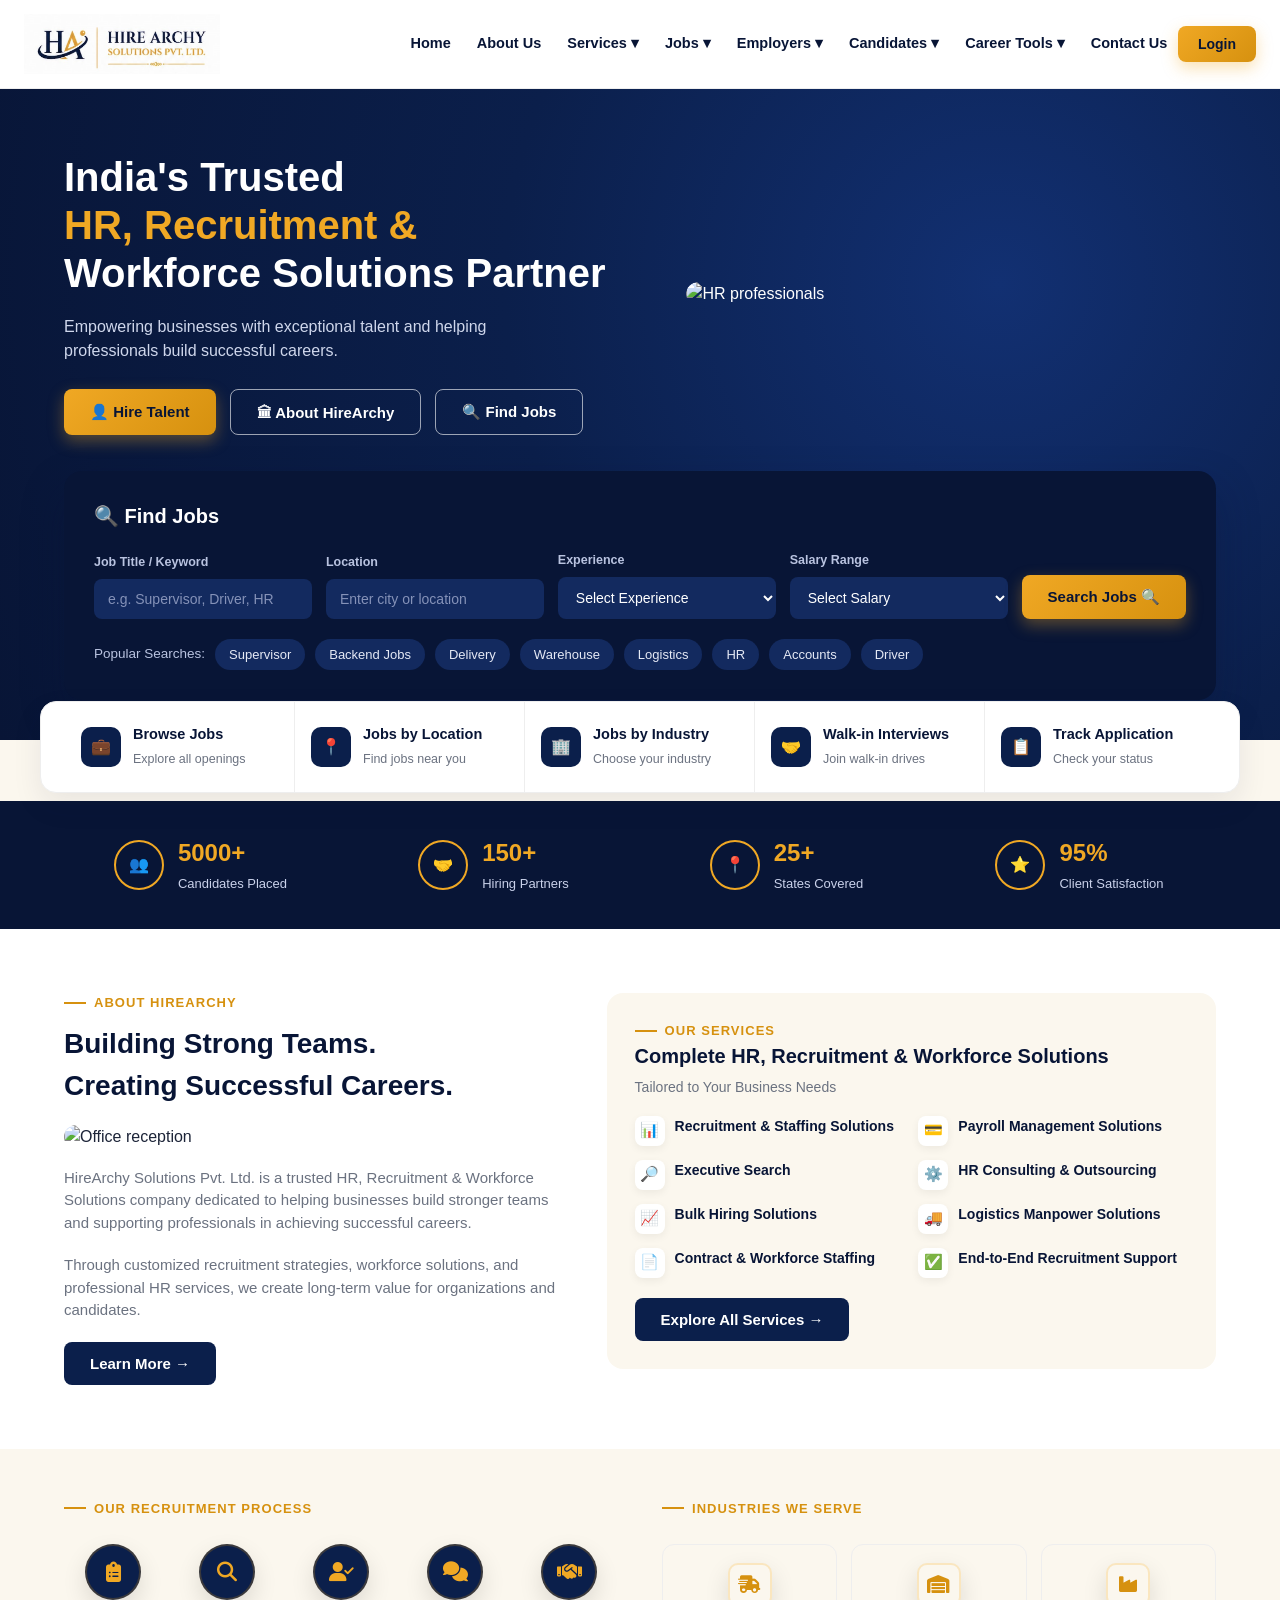
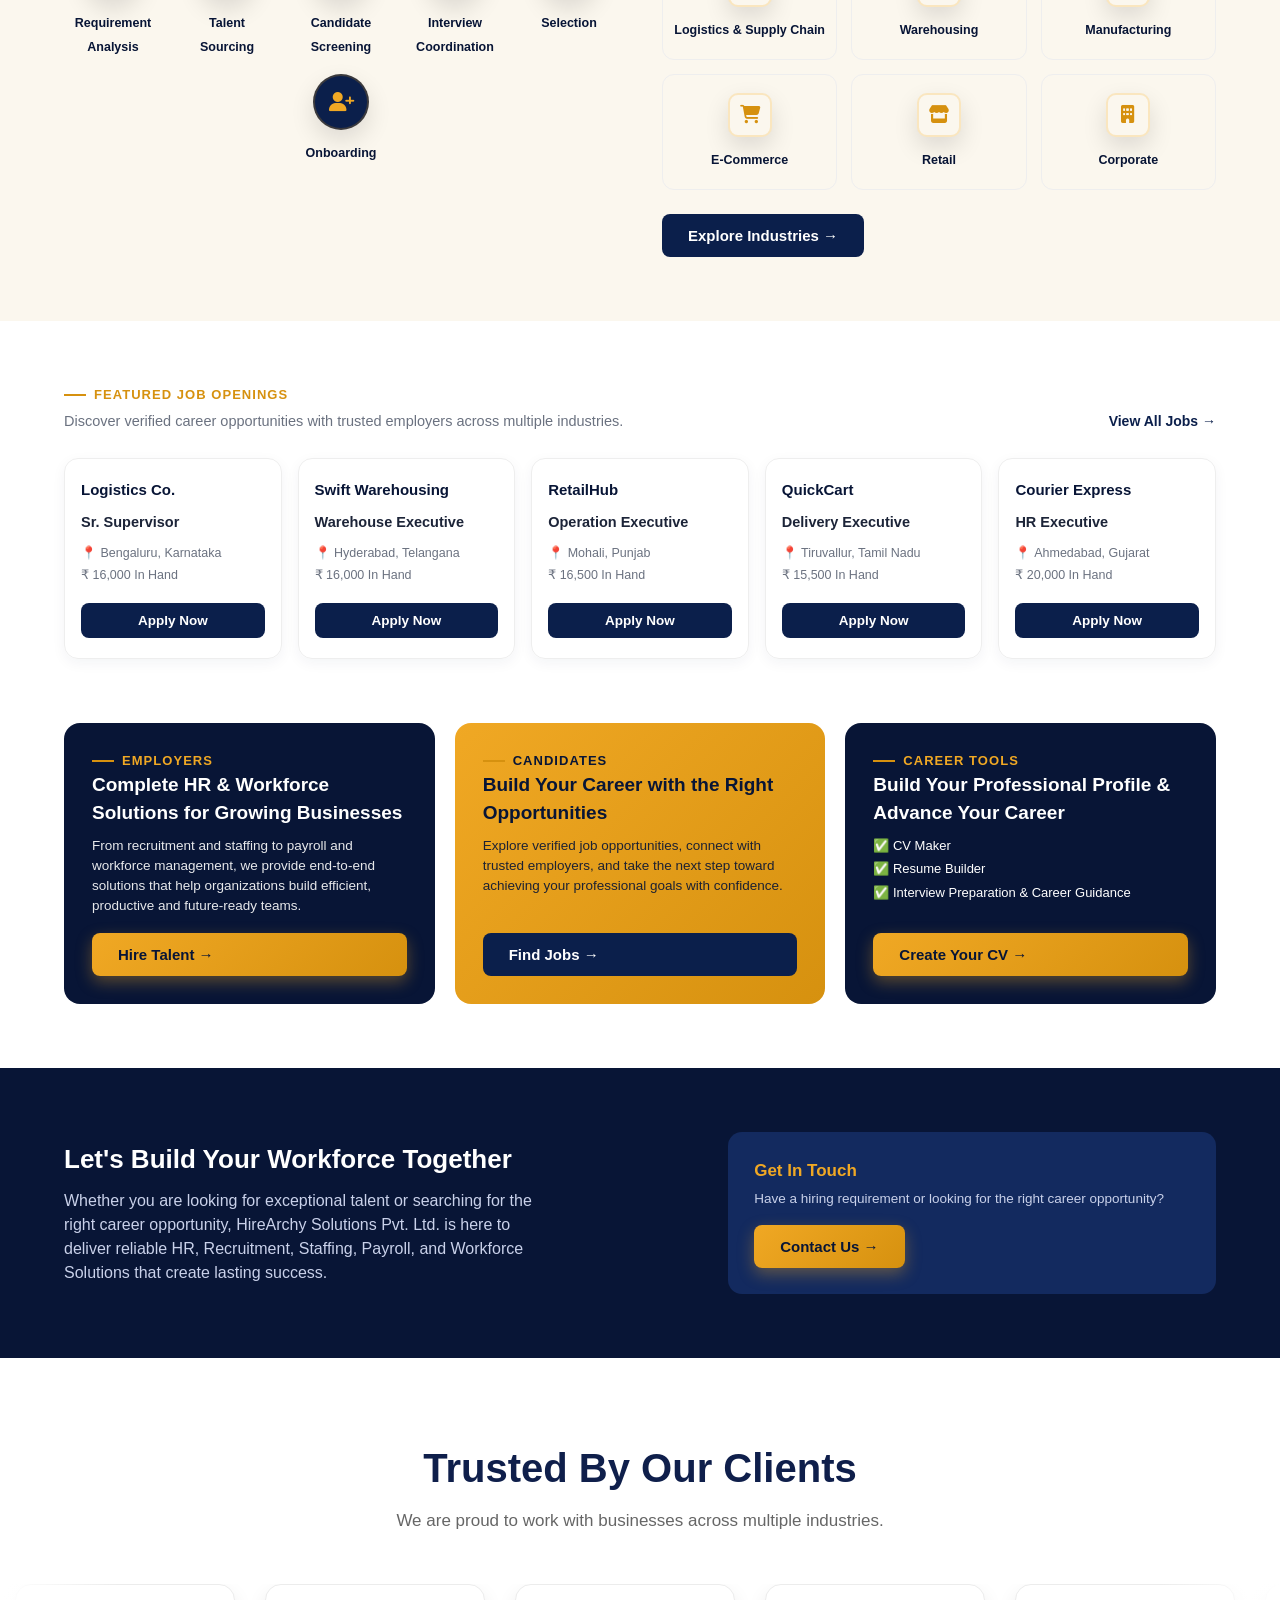
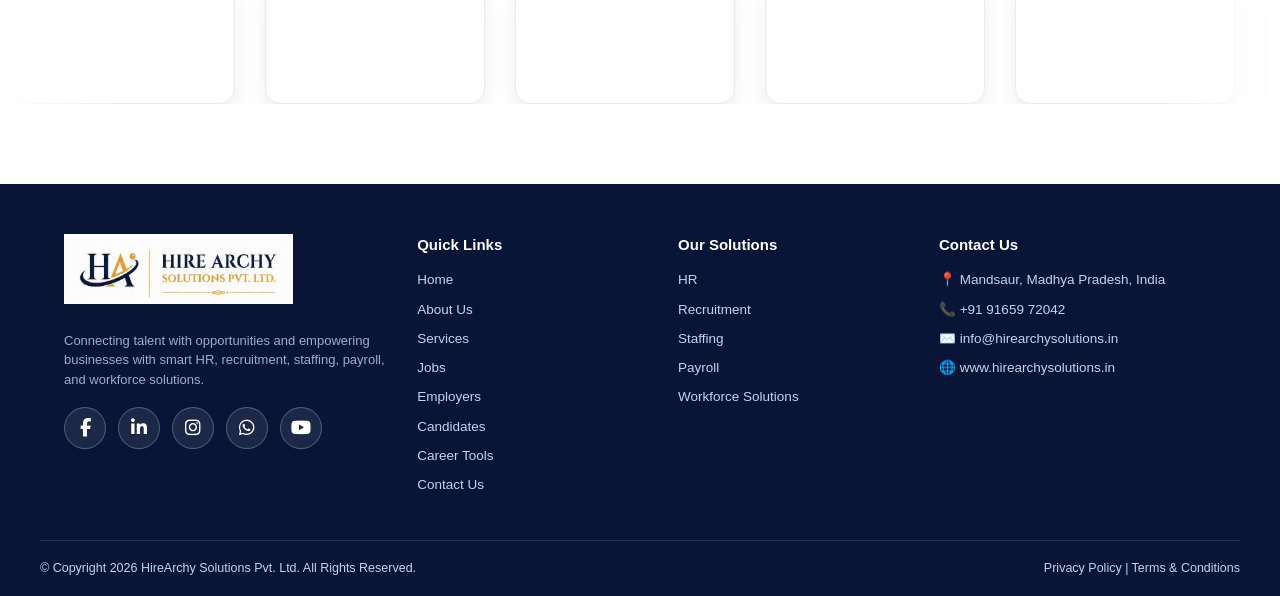
==== commit a32c37c7: "Add files via upload" ====
--- a/index.html
+++ b/index.html
@@ -4,6 +4,7 @@
 <meta charset="UTF-8">
 <meta name="viewport" content="width=device-width, initial-scale=1.0">
 <title>Hire Archy Solutions Pvt. Ltd.</title>
+<link rel="stylesheet" href="https://cdnjs.cloudflare.com/ajax/libs/font-awesome/6.7.2/css/all.min.css">
 <link rel="stylesheet" href="https://cdnjs.cloudflare.com/ajax/libs/font-awesome/6.7.2/css/all.min.css">
 <style>
   :root{
@@ -182,7 +183,11 @@
 <body>
 
 <!-- HEADER -->
+ 
  <style>
+  nav{
+    margin-left: 180px;
+}
   .logo-img{
     height:60px;
     width:auto;
@@ -307,32 +312,266 @@
 </section>
 
 <!-- PROCESS + INDUSTRIES -->
+ <style>/* ===========================
+      Premium Animated Icons
+=========================== */
+
+.circle{
+    position:relative;
+    width:75px;
+    height:75px;
+    border-radius:50%;
+    background:#fff;
+    display:flex;
+    align-items:center;
+    justify-content:center;
+    color:#f4a000;
+    font-size:30px;
+    border:2px solid rgba(244,160,0,.2);
+    box-shadow:0 10px 25px rgba(0,0,0,.12);
+    overflow:hidden;
+    transition:all .45s ease;
+    cursor:pointer;
+}
+
+/* Ripple */
+
+.circle::before{
+    content:"";
+    position:absolute;
+    inset:0;
+    border-radius:50%;
+    background:rgba(244,160,0,.20);
+    transform:scale(0);
+    opacity:1;
+    transition:.5s;
+}
+
+/* Icon */
+
+.circle i{
+    position:relative;
+    z-index:2;
+    transition:.45s;
+}
+
+/* Hover Effect */
+
+.process-step:hover .circle,
+.industry-item:hover .circle{
+
+    background:#f4a000;
+    color:#fff;
+
+    transform:
+    translateY(-10px)
+    scale(1.10)
+    rotate(8deg);
+
+    box-shadow:
+    0 18px 40px rgba(244,160,0,.45);
+
+    animation:floating .8s ease-in-out infinite;
+}
+
+/* Ripple */
+
+.process-step:hover .circle::before,
+.industry-item:hover .circle::before{
+
+    transform:scale(1.8);
+    opacity:0;
+
+}
+
+/* Icon Rotate */
+
+.process-step:hover .circle i,
+.industry-item:hover .circle i{
+
+    transform:
+    scale(1.20)
+    rotate(-10deg);
+
+}
+
+/* Card Move */
+
+.process-step,
+.industry-item{
+
+    transition:.4s;
+
+}
+
+.process-step:hover,
+.industry-item:hover{
+
+    transform:translateY(-8px);
+
+}
+
+/* Text */
+
+.process-step span,
+.industry-item span{
+
+    transition:.4s;
+
+}
+
+.process-step:hover span,
+.industry-item:hover span{
+
+    color:#0c2d63;
+    font-weight:700;
+
+}
+
+/* Floating */
+
+@keyframes floating{
+
+0%{
+
+transform:
+translateY(-10px)
+scale(1.10)
+rotate(8deg);
+
+}
+
+50%{
+
+transform:
+translateY(-18px)
+scale(1.12)
+rotate(6deg);
+
+}
+
+100%{
+
+transform:
+translateY(-10px)
+scale(1.10)
+rotate(8deg);
+
+}
+
+}</style>
 <section style="background:var(--cream);padding-top:50px;">
-  <div class="wrap two-col">
-    <div>
-      <div class="eyebrow">Our Recruitment Process</div>
-      <div class="process-row">
-        <div class="process-step"><div class="circle">📝</div><span>Requirement<br>Analysis</span></div>
-        <div class="process-step"><div class="circle">🎯</div><span>Talent<br>Sourcing</span></div>
-        <div class="process-step"><div class="circle">👤</div><span>Candidate<br>Screening</span></div>
-        <div class="process-step"><div class="circle">🗣</div><span>Interview<br>Coordination</span></div>
-        <div class="process-step"><div class="circle">👥</div><span>Selection</span></div>
-        <div class="process-step"><div class="circle">✅</div><span>Onboarding</span></div>
-      </div>
-    </div>
-    <div>
-      <div class="eyebrow">Industries We Serve</div>
-      <div class="industry-grid">
-        <div class="industry-item"><div class="circle">🚚</div><span>Logistics &amp; Supply Chain</span></div>
-        <div class="industry-item"><div class="circle">🏬</div><span>Warehousing</span></div>
-        <div class="industry-item"><div class="circle">🏭</div><span>Manufacturing</span></div>
-        <div class="industry-item"><div class="circle">🛒</div><span>E-Commerce</span></div>
-        <div class="industry-item"><div class="circle">🏪</div><span>Retail</span></div>
-        <div class="industry-item"><div class="circle">🏢</div><span>Corporate</span></div>
-      </div>
-      <button class="btn btn-navy" style="margin-top:24px;">Explore Industries →</button>
-    </div>
-  </div>
+    <div class="wrap two-col">
+
+        <!-- Recruitment Process -->
+        <div>
+            <div class="eyebrow">Our Recruitment Process</div>
+
+            <div class="process-row">
+
+                <div class="process-step">
+                    <div class="circle">
+                        <i class="fa-solid fa-clipboard-list"></i>
+                    </div>
+                    <span>Requirement<br>Analysis</span>
+                </div>
+
+                <div class="process-step">
+                    <div class="circle">
+                        <i class="fa-solid fa-magnifying-glass"></i>
+                    </div>
+                    <span>Talent<br>Sourcing</span>
+                </div>
+
+                <div class="process-step">
+                    <div class="circle">
+                        <i class="fa-solid fa-user-check"></i>
+                    </div>
+                    <span>Candidate<br>Screening</span>
+                </div>
+
+                <div class="process-step">
+                    <div class="circle">
+                        <i class="fa-solid fa-comments"></i>
+                    </div>
+                    <span>Interview<br>Coordination</span>
+                </div>
+
+                <div class="process-step">
+                    <div class="circle">
+                        <i class="fa-solid fa-handshake"></i>
+                    </div>
+                    <span>Selection</span>
+                </div>
+
+                <div class="process-step">
+                    <div class="circle">
+                        <i class="fa-solid fa-user-plus"></i>
+                    </div>
+                    <span>Onboarding</span>
+                </div>
+
+            </div>
+        </div>
+
+        <!-- Industries -->
+        <div>
+
+            <div class="eyebrow">Industries We Serve</div>
+
+            <div class="industry-grid">
+
+                <div class="industry-item">
+                    <div class="circle">
+                        <i class="fa-solid fa-truck-fast"></i>
+                    </div>
+                    <span>Logistics & Supply Chain</span>
+                </div>
+
+                <div class="industry-item">
+                    <div class="circle">
+                        <i class="fa-solid fa-warehouse"></i>
+                    </div>
+                    <span>Warehousing</span>
+                </div>
+
+                <div class="industry-item">
+                    <div class="circle">
+                        <i class="fa-solid fa-industry"></i>
+                    </div>
+                    <span>Manufacturing</span>
+                </div>
+
+                <div class="industry-item">
+                    <div class="circle">
+                        <i class="fa-solid fa-cart-shopping"></i>
+                    </div>
+                    <span>E-Commerce</span>
+                </div>
+
+                <div class="industry-item">
+                    <div class="circle">
+                        <i class="fa-solid fa-store"></i>
+                    </div>
+                    <span>Retail</span>
+                </div>
+
+                <div class="industry-item">
+                    <div class="circle">
+                        <i class="fa-solid fa-building"></i>
+                    </div>
+                    <span>Corporate</span>
+                </div>
+
+            </div>
+
+            <button class="btn btn-navy" style="margin-top:24px;">
+                Explore Industries →
+            </button>
+
+        </div>
+
+    </div>
 </section>
 
 <!-- FEATURED JOBS -->
@@ -433,6 +672,210 @@
     </div>
   </div>
 </section>
+
+<!-- ================= CLIENTS SECTION ================= -->
+
+<section class="clients-section">
+
+    <div class="container">
+
+        <div class="section-title">
+            <h2>Trusted By Our Clients</h2>
+            <p>We are proud to work with businesses across multiple industries.</p>
+        </div>
+
+        <div class="clients-slider">
+
+            <div class="clients-track">
+
+                <!-- Row 1 -->
+                <div class="client-box"><img src="img/amazon.jpg" alt=""></div>
+                <div class="client-box"><img src="img/DELHIVERY.webp" alt=""></div>
+                <div class="client-box"><img src="img/flipkart.png" alt=""></div>
+                <div class="client-box"><img src="img/gati.jpg" alt=""></div>
+                <div class="client-box"><img src="img/om-logistics.png" alt=""></div>
+                <div class="client-box"><img src="img/paytm.png" alt=""></div>
+                <div class="client-box"><img src="img/safex.webp" alt=""></div>
+                <div class="client-box"><img src="img/swiggy.png" alt=""></div>
+
+                <!-- Duplicate for Infinite Scroll -->
+
+                <div class="client-box"><img src="img/vtrance.jpg" alt=""></div>
+                <div class="client-box"><img src="img/zepto.png" alt=""></div>
+                <div class="client-box"><img src="img/zomato.png" alt=""></div>
+                <div class="client-box"><img src="clients/client4.png" alt=""></div>
+                <div class="client-box"><img src="clients/client5.png" alt=""></div>
+                <div class="client-box"><img src="clients/client6.png" alt=""></div>
+                <div class="client-box"><img src="clients/client7.png" alt=""></div>
+                <div class="client-box"><img src="clients/client8.png" alt=""></div>
+
+            </div>
+
+        </div>
+
+    </div>
+
+</section>
+<style>/*=============================
+        CLIENTS SECTION
+==============================*/
+
+.clients-section{
+
+    padding:80px 0;
+    background:#fff;
+
+}
+
+.section-title{
+
+    text-align:center;
+    margin-bottom:50px;
+
+}
+
+.section-title h2{
+
+    font-size:40px;
+    font-weight:700;
+    color:#0F1F4B;
+    margin-bottom:10px;
+
+}
+
+.section-title p{
+
+    color:#666;
+    font-size:17px;
+
+}
+
+/* Slider */
+
+.clients-slider{
+
+    overflow:hidden;
+    position:relative;
+
+}
+
+/* Gradient Effect */
+
+.clients-slider::before,
+.clients-slider::after{
+
+    content:"";
+    position:absolute;
+    top:0;
+    width:120px;
+    height:100%;
+    z-index:2;
+
+}
+
+.clients-slider::before{
+
+    left:0;
+    background:linear-gradient(to right,#fff,transparent);
+
+}
+
+.clients-slider::after{
+
+    right:0;
+    background:linear-gradient(to left,#fff,transparent);
+
+}
+
+/* Track */
+
+.clients-track{
+
+    display:flex;
+    width:max-content;
+    animation:scrollClients 28s linear infinite;
+
+}
+
+/* Hover Stop */
+
+.clients-slider:hover .clients-track{
+
+    animation-play-state:paused;
+
+}
+
+/* Client Card */
+
+.client-box{
+
+    width:220px;
+    height:120px;
+    background:#fff;
+    border-radius:16px;
+
+    display:flex;
+    justify-content:center;
+    align-items:center;
+
+    margin:0 15px;
+
+    border:1px solid #ececec;
+
+    box-shadow:0 8px 20px rgba(0,0,0,.08);
+
+    transition:.4s;
+
+}
+
+.client-box:hover{
+
+    transform:translateY(-8px);
+
+    box-shadow:0 18px 40px rgba(0,0,0,.18);
+
+}
+
+.client-box img{
+
+    max-width:150px;
+    max-height:70px;
+
+    object-fit:contain;
+
+    filter:grayscale(100%);
+    opacity:.75;
+
+    transition:.4s;
+
+}
+
+.client-box:hover img{
+
+    filter:none;
+    opacity:1;
+    transform:scale(1.08);
+
+}
+
+/* Animation */
+
+@keyframes scrollClients{
+
+    from{
+
+        transform:translateX(0);
+
+    }
+
+    to{
+
+        transform:translateX(-50%);
+
+    }
+
+}</style>
+
 
 <!-- FOOTER -->
 <footer>
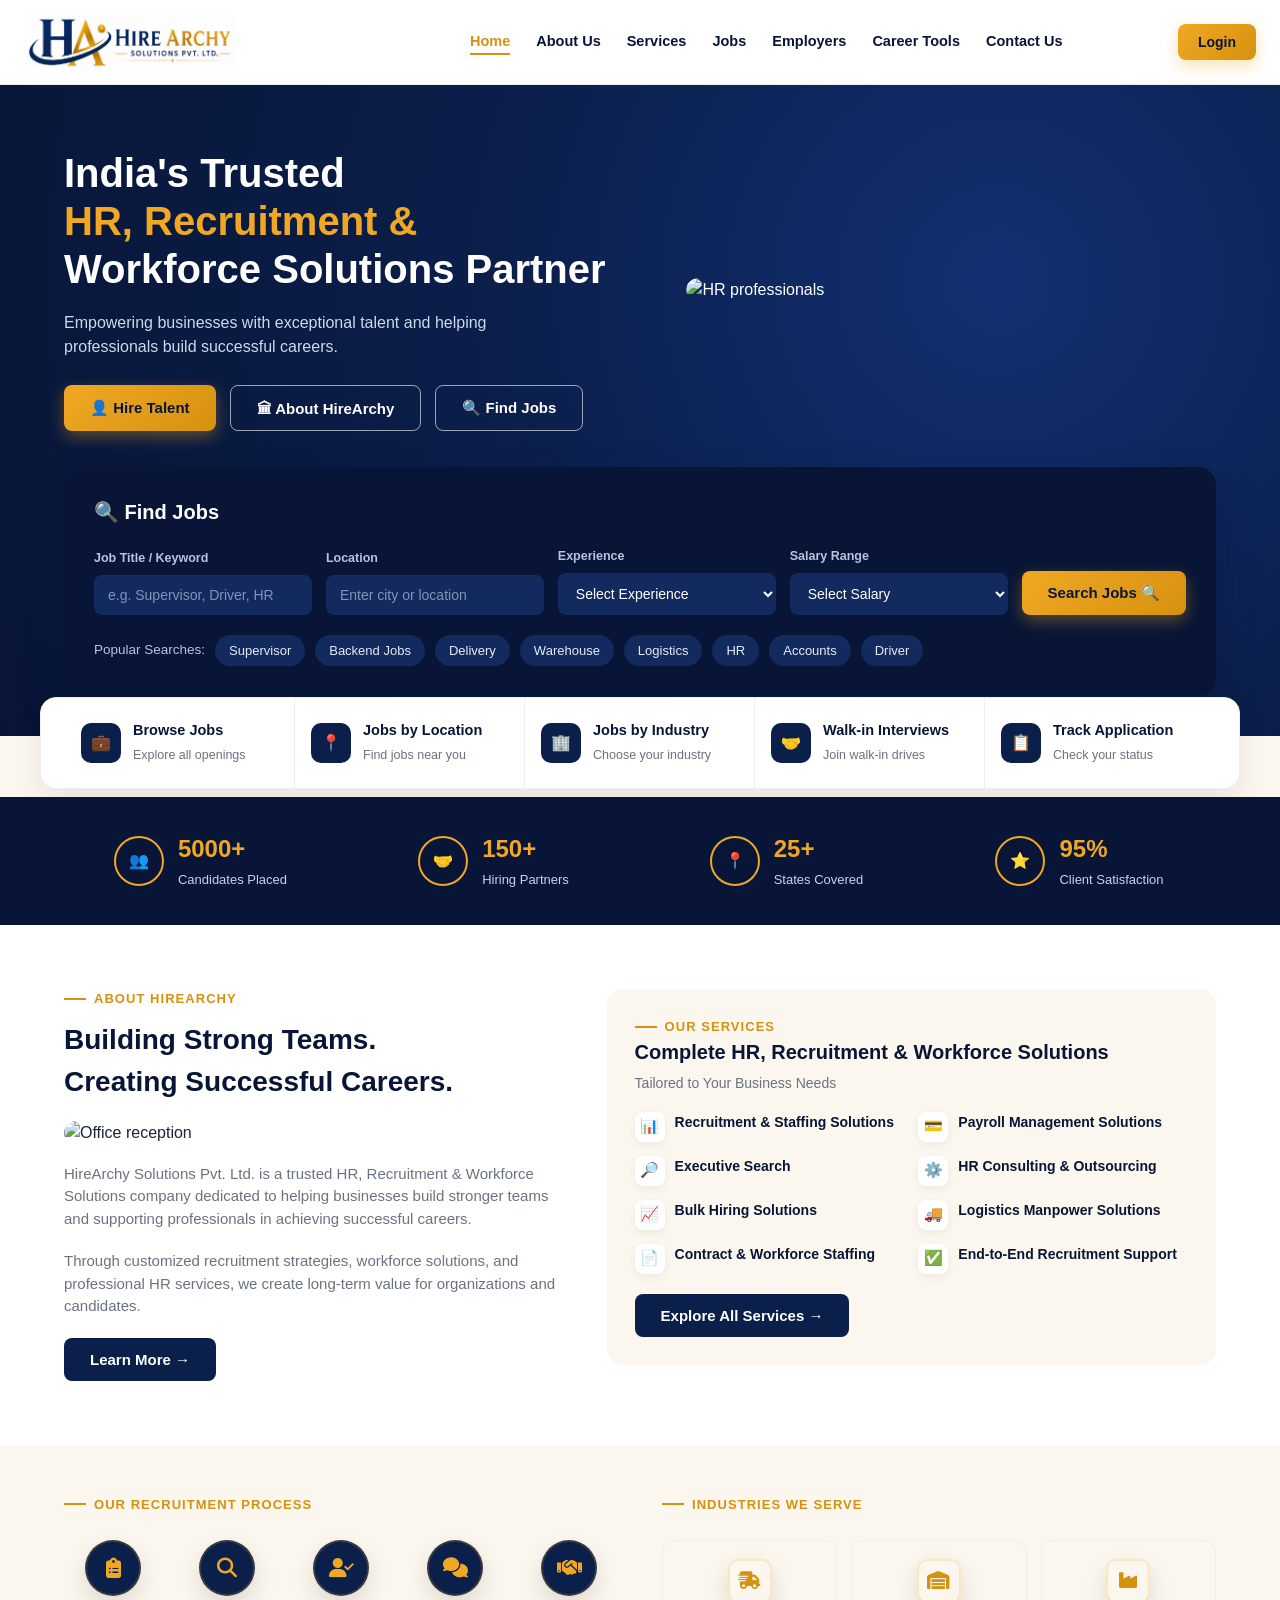
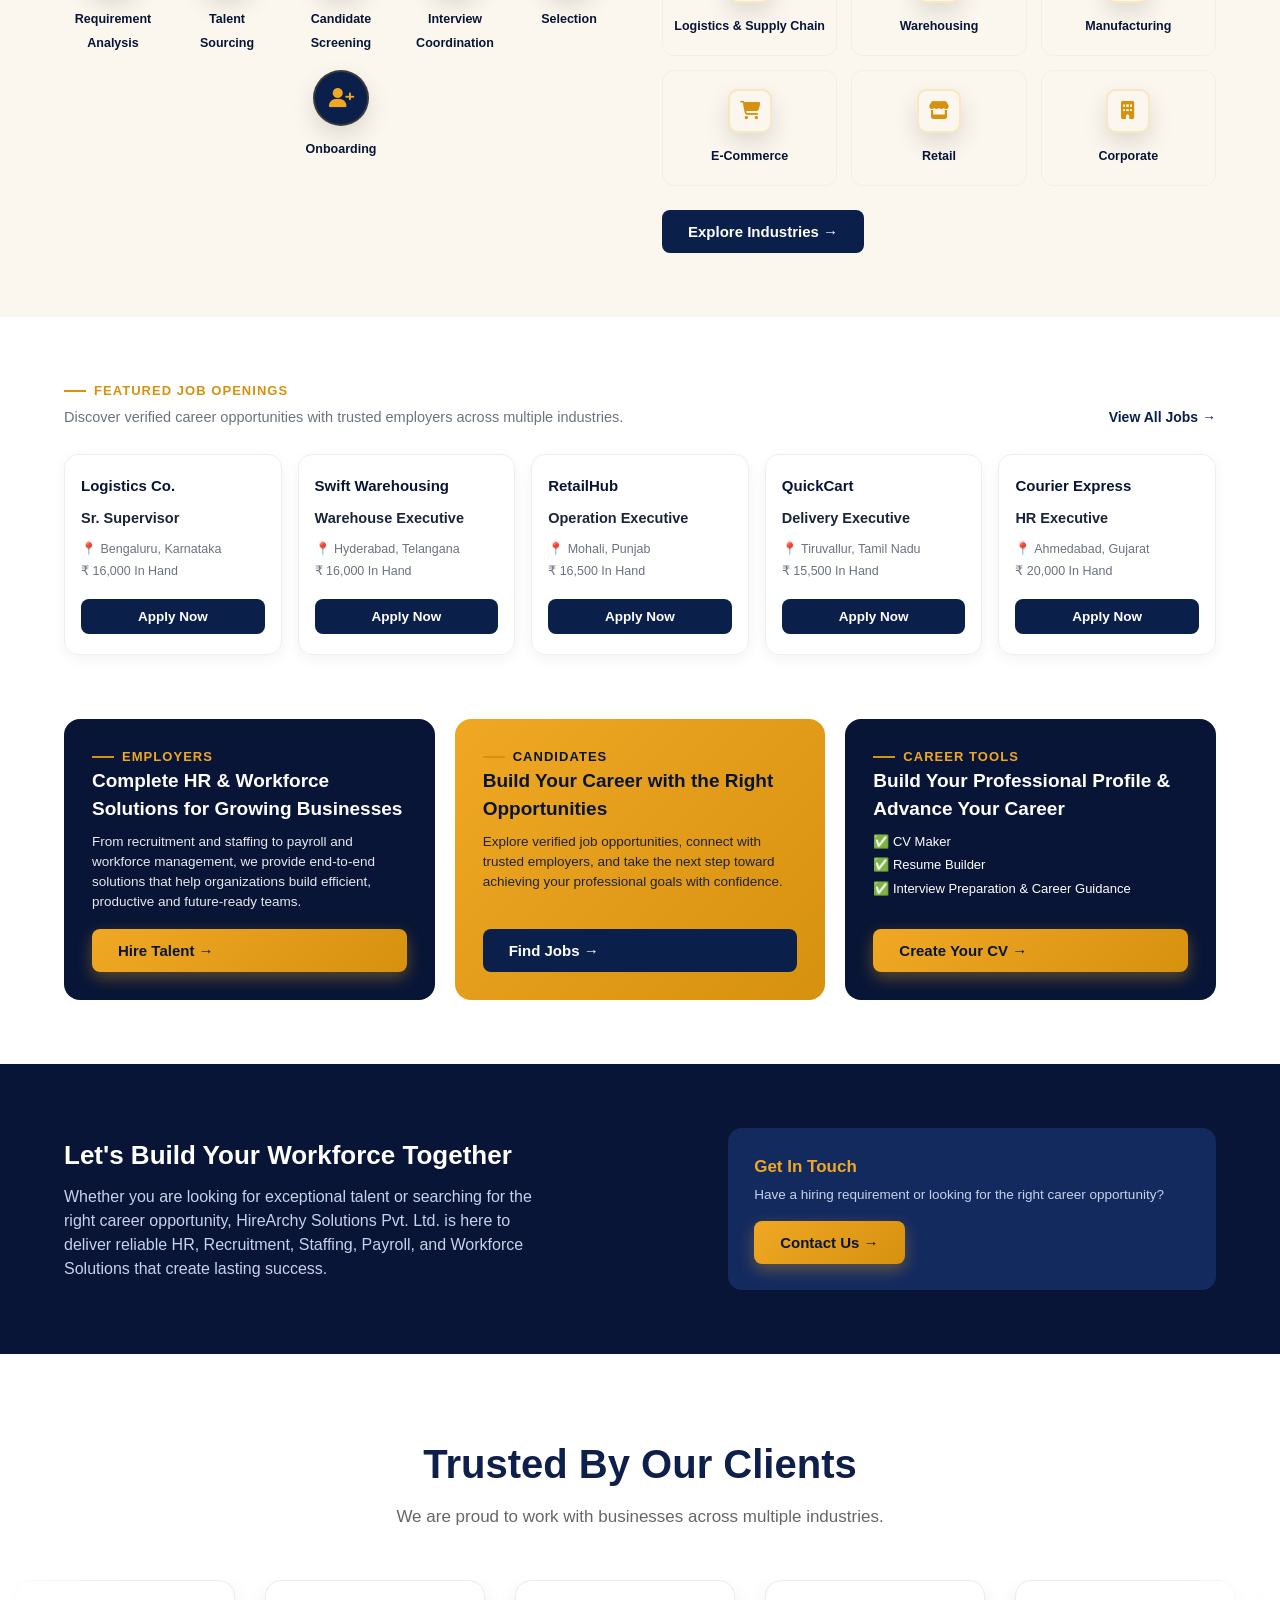
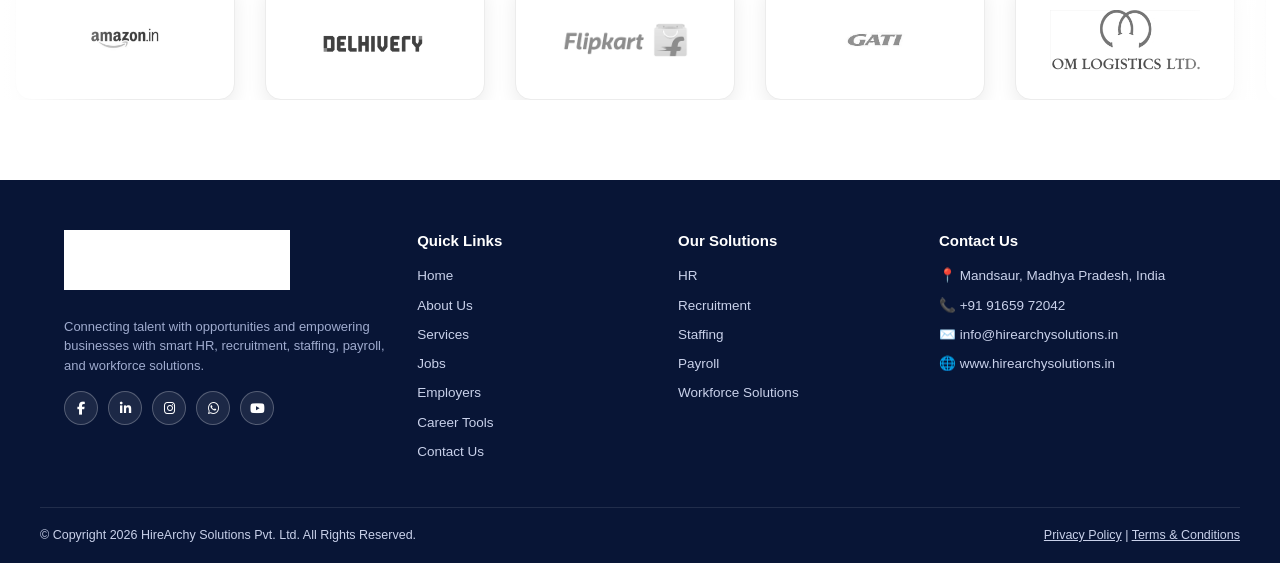
==== commit c0021522: "Add files via upload" ====
--- a/index.html
+++ b/index.html
@@ -4,8 +4,8 @@
 <meta charset="UTF-8">
 <meta name="viewport" content="width=device-width, initial-scale=1.0">
 <title>Hire Archy Solutions Pvt. Ltd.</title>
-<link rel="stylesheet" href="https://cdnjs.cloudflare.com/ajax/libs/font-awesome/6.7.2/css/all.min.css">
-<link rel="stylesheet" href="https://cdnjs.cloudflare.com/ajax/libs/font-awesome/6.7.2/css/all.min.css">
+
+
 <style>
   :root{
     --navy:#0b1f4b;
@@ -178,48 +178,107 @@
     nav{display:none;}
     .industry-grid{grid-template-columns:repeat(2,1fr);}
   }
+  nav ul li a.active{color:var(--gold-dark);font-weight:800;border-bottom:2px solid var(--gold-dark);padding-bottom:4px;}
 </style>
+<link rel="stylesheet" href="https://cdnjs.cloudflare.com/ajax/libs/font-awesome/6.7.2/css/all.min.css">
+
+<style id="unified-home-style">
+  /* ===== UNIFIED HEADER / FOOTER / FONT — matches Home Page ===== */
+  body{font-family:'Segoe UI', Arial, sans-serif !important;}
+  h1,h2,h3,h4,h5,h6,p,span,a,li,label,input,select,textarea,button{font-family:'Segoe UI', Arial, sans-serif !important;}
+
+  header{display:flex !important;align-items:center !important;justify-content:space-between !important;padding:14px 24px !important;border-bottom:1px solid #eee !important;position:sticky !important;top:0 !important;background:#fff !important;z-index:50 !important;}
+  .logo{display:flex;align-items:center;gap:10px;font-weight:800;font-size:20px;color:var(--navy-dark);}
+  .logo-img{height:56px;width:auto;display:block;}
+  nav{margin-left:80px;}
+  nav ul{display:flex !important;gap:26px !important;align-items:center !important;font-size:14.5px !important;font-weight:600 !important;color:var(--navy-dark) !important;list-style:none;}
+  nav ul li a.active{color:var(--gold-dark) !important;font-weight:800 !important;border-bottom:2px solid var(--gold-dark) !important;padding-bottom:4px !important;}
+  .header-actions{display:flex;align-items:center;gap:14px;}
+  header .btn-gold{padding:10px 20px;font-size:14px;}
+
+  .hamburger{display:none;background:none;border:none;font-size:26px;color:var(--navy-dark);cursor:pointer;padding:4px 6px;}
+  .nav-overlay{display:none;}
+  @media(max-width:900px){
+    nav{margin-left:0;position:fixed;top:0;right:-300px;width:280px;height:100vh;background:#fff;flex-direction:column;align-items:flex-start;padding:90px 26px 26px;transition:right .3s ease;box-shadow:-6px 0 24px rgba(0,0,0,.15);z-index:200;}
+    nav.open{right:0;}
+    nav ul{flex-direction:column !important;gap:20px !important;width:100%;}
+    .hamburger{display:block;}
+    .nav-overlay{display:none;position:fixed;inset:0;background:rgba(8,21,54,.45);z-index:150;}
+    .nav-overlay.open{display:block;}
+    .header-actions .btn-gold{display:none;}
+  }
+
+  footer{background:var(--navy-dark) !important;color:#c9d1ea !important;padding-top:50px !important;}
+  .footer-grid{display:grid !important;grid-template-columns:1.4fr 1fr 1fr 1.2fr !important;gap:30px !important;padding-bottom:36px !important;border-bottom:1px solid rgba(255,255,255,.1) !important;}
+  .footer-grid h5{color:#fff !important;font-size:15px !important;margin-bottom:14px !important;}
+  .footer-grid li{margin-bottom:9px !important;font-size:13.5px !important;list-style:none;}
+  .footer-grid ul{list-style:none;padding:0;margin:0;}
+  .footer-grid a{color:inherit;text-decoration:none;}
+  .footer-grid .logo{color:#fff !important;margin-bottom:12px !important;}
+  .footer-logo{height:60px;width:auto;margin-bottom:15px;filter:brightness(0) invert(1);}
+  .socials{display:flex !important;gap:10px !important;margin-top:16px !important;}
+  .socials a{width:34px !important;height:34px !important;border-radius:50% !important;border:1px solid rgba(255,255,255,.25) !important;display:flex !important;align-items:center !important;justify-content:center !important;font-size:13px !important;color:#fff;background:transparent;transition:.3s;}
+  .socials a:hover{background:var(--gold-dark) !important;border-color:var(--gold-dark) !important;}
+  .bottom-bar{display:flex !important;justify-content:space-between !important;padding:18px 0 !important;font-size:12.5px !important;flex-wrap:wrap;gap:10px;}
+  .bottom-bar a{color:inherit;text-decoration:underline;}
+
+  @media(max-width:900px){
+    .footer-grid{grid-template-columns:1fr 1fr !important;}
+  }
+  @media(max-width:600px){
+    .footer-grid{grid-template-columns:1fr !important;}
+    nav{width:240px;}
+    .logo-img{height:44px;}
+  }
+</style>
+
 </head>
 <body>
 
 <!-- HEADER -->
- 
- <style>
-  nav{
-    margin-left: 180px;
-}
-  .logo-img{
-    height:60px;
-    width:auto;
-    display:block;
-}
- </style>
+<style>
+  nav{margin-left:120px;}
+  .logo-img{height:56px;width:auto;display:block;}
+  .hamburger{display:none;background:none;border:none;font-size:26px;color:var(--navy-dark);cursor:pointer;padding:4px 6px;}
+  .nav-overlay{display:none;}
+  @media(max-width:900px){
+    nav{margin-left:0;position:fixed;top:0;right:-300px;width:280px;height:100vh;background:#fff;flex-direction:column;align-items:flex-start;padding:90px 26px 26px;transition:right .3s ease;box-shadow:-6px 0 24px rgba(0,0,0,.15);z-index:200;}
+    nav.open{right:0;}
+    nav ul{flex-direction:column;gap:20px;width:100%;}
+    .hamburger{display:block;}
+    .nav-overlay{display:none;position:fixed;inset:0;background:rgba(8,21,54,.45);z-index:150;}
+    .nav-overlay.open{display:block;}
+    .header-actions .btn-gold{display:none;}
+  }
+</style>
 <header>
   <div class="logo">
     <div>
       <a href="index.html">
-        <img src="logo.jpeg" alt="HireArchy Solutions Logo" class="logo-img">
+        <img src="logo.png" alt="HireArchy Solutions Logo" class="logo-img">
       </a>
     </div>
   </div>
 
-  <nav>
+  <nav id="mainNav">
     <ul>
-      <li><a href="index.html">Home</a></li>
+      <li><a class="active" href="index.html">Home</a></li>
       <li><a href="about.html">About Us</a></li>
-      <li><a href="services.html">Services ▾</a></li>
-      <li><a href="jobs.html">Jobs ▾</a></li>
-      <li><a href="employers.html">Employers ▾</a></li>
-      <li><a href="candidates.html">Candidates ▾</a></li>
-      <li><a href="career-tools.html">Career Tools ▾</a></li>
+      <li><a href="services.html">Services</a></li>
+      <li><a href="jobs.html">Jobs</a></li>
+      <li><a href="employers.html">Employers</a></li>
+      <li><a href="career-tools.html">Career Tools</a></li>
       <li><a href="contact.html">Contact Us</a></li>
     </ul>
   </nav>
 
   <div class="header-actions">
     <button class="btn btn-gold">Login</button>
+    <button class="hamburger" id="navToggle" aria-label="Toggle menu">☰</button>
   </div>
 </header>
+<div class="nav-overlay" id="navOverlay"></div>
+
 
 <!-- HERO -->
 <div class="hero">
@@ -882,7 +941,7 @@
   <div class="wrap footer-grid">
     <div>
       <div class="logo">
-        <img src="logo.jpeg" alt="HireArchy Solutions Logo" class="footer-logo">
+        <img src="logo.png" alt="HireArchy Solutions Logo" class="footer-logo">
       </div>
 
       <p style="font-size:13px;color:#9fabce;">
@@ -890,39 +949,24 @@
       </p>
 
       <div class="socials">
-        <a href="https://www.facebook.com/" target="_blank">
-          <i class="fab fa-facebook-f"></i>
-        </a>
-
-        <a href="https://www.linkedin.com/" target="_blank">
-          <i class="fab fa-linkedin-in"></i>
-        </a>
-
-        <a href="https://www.instagram.com/" target="_blank">
-          <i class="fab fa-instagram"></i>
-        </a>
-
-        <a href="https://wa.me/919165972042" target="_blank">
-          <i class="fab fa-whatsapp"></i>
-        </a>
-
-        <a href="https://www.youtube.com/" target="_blank">
-          <i class="fab fa-youtube"></i>
-        </a>
+        <a href="https://www.facebook.com/" target="_blank"><i class="fab fa-facebook-f"></i></a>
+        <a href="https://www.linkedin.com/" target="_blank"><i class="fab fa-linkedin-in"></i></a>
+        <a href="https://www.instagram.com/" target="_blank"><i class="fab fa-instagram"></i></a>
+        <a href="https://wa.me/919165972042" target="_blank"><i class="fab fa-whatsapp"></i></a>
+        <a href="https://www.youtube.com/" target="_blank"><i class="fab fa-youtube"></i></a>
       </div>
     </div>
 
     <div>
       <h5>Quick Links</h5>
       <ul>
-        <li>Home</li>
-        <li>About Us</li>
-        <li>Services</li>
-        <li>Jobs</li>
-        <li>Employers</li>
-        <li>Candidates</li>
-        <li>Career Tools</li>
-        <li>Contact Us</li>
+        <li><a href="index.html">Home</a></li>
+        <li><a href="about.html">About Us</a></li>
+        <li><a href="services.html">Services</a></li>
+        <li><a href="jobs.html">Jobs</a></li>
+        <li><a href="employers.html">Employers</a></li>
+        <li><a href="career-tools.html">Career Tools</a></li>
+        <li><a href="contact.html">Contact Us</a></li>
       </ul>
     </div>
 
@@ -950,38 +994,36 @@
 
   <div class="wrap bottom-bar">
     <span>© Copyright 2026 HireArchy Solutions Pvt. Ltd. All Rights Reserved.</span>
-    <span>Privacy Policy | Terms &amp; Conditions</span>
+    <span><a href="privacy-policy.html">Privacy Policy</a> | <a href="terms-conditions.html">Terms &amp; Conditions</a></span>
   </div>
   <style>
-    .footer-logo{
-    height:70px;
-    width:auto;
-    margin-bottom:15px;
-}
-
-.socials{
-    display:flex;
-    gap:12px;
-    margin-top:18px;
-}
-
-.socials a{
-    width:42px;
-    height:42px;
-    display:flex;
-    align-items:center;
-    justify-content:center;
-    border-radius:50%;
-    background:#ffffff15;
-    color:#fff;
-    text-decoration:none;
-    font-size:18px;
-    transition:.3s;
-}
-
-.socials a:hover{
-    background:#caa052;
-    color:#fff;
-}
+    .footer-logo{height:60px;width:auto;margin-bottom:15px;filter:brightness(0) invert(1);}
+    .socials{display:flex;gap:12px;margin-top:18px;}
+    .socials a{width:42px;height:42px;display:flex;align-items:center;justify-content:center;border-radius:50%;background:#ffffff15;color:#fff;text-decoration:none;font-size:18px;transition:.3s;}
+    .socials a:hover{background:#caa052;color:#fff;}
   </style>
-</footer>+</footer>
+
+<script>
+  (function(){
+    var toggle = document.getElementById('navToggle');
+    var nav = document.getElementById('mainNav');
+    var overlay = document.getElementById('navOverlay');
+    if(toggle && nav && overlay){
+      toggle.addEventListener('click', function(){
+        nav.classList.toggle('open');
+        overlay.classList.toggle('open');
+      });
+      overlay.addEventListener('click', function(){
+        nav.classList.remove('open');
+        overlay.classList.remove('open');
+      });
+      nav.querySelectorAll('a').forEach(function(a){
+        a.addEventListener('click', function(){
+          nav.classList.remove('open');
+          overlay.classList.remove('open');
+        });
+      });
+    }
+  })();
+</script>
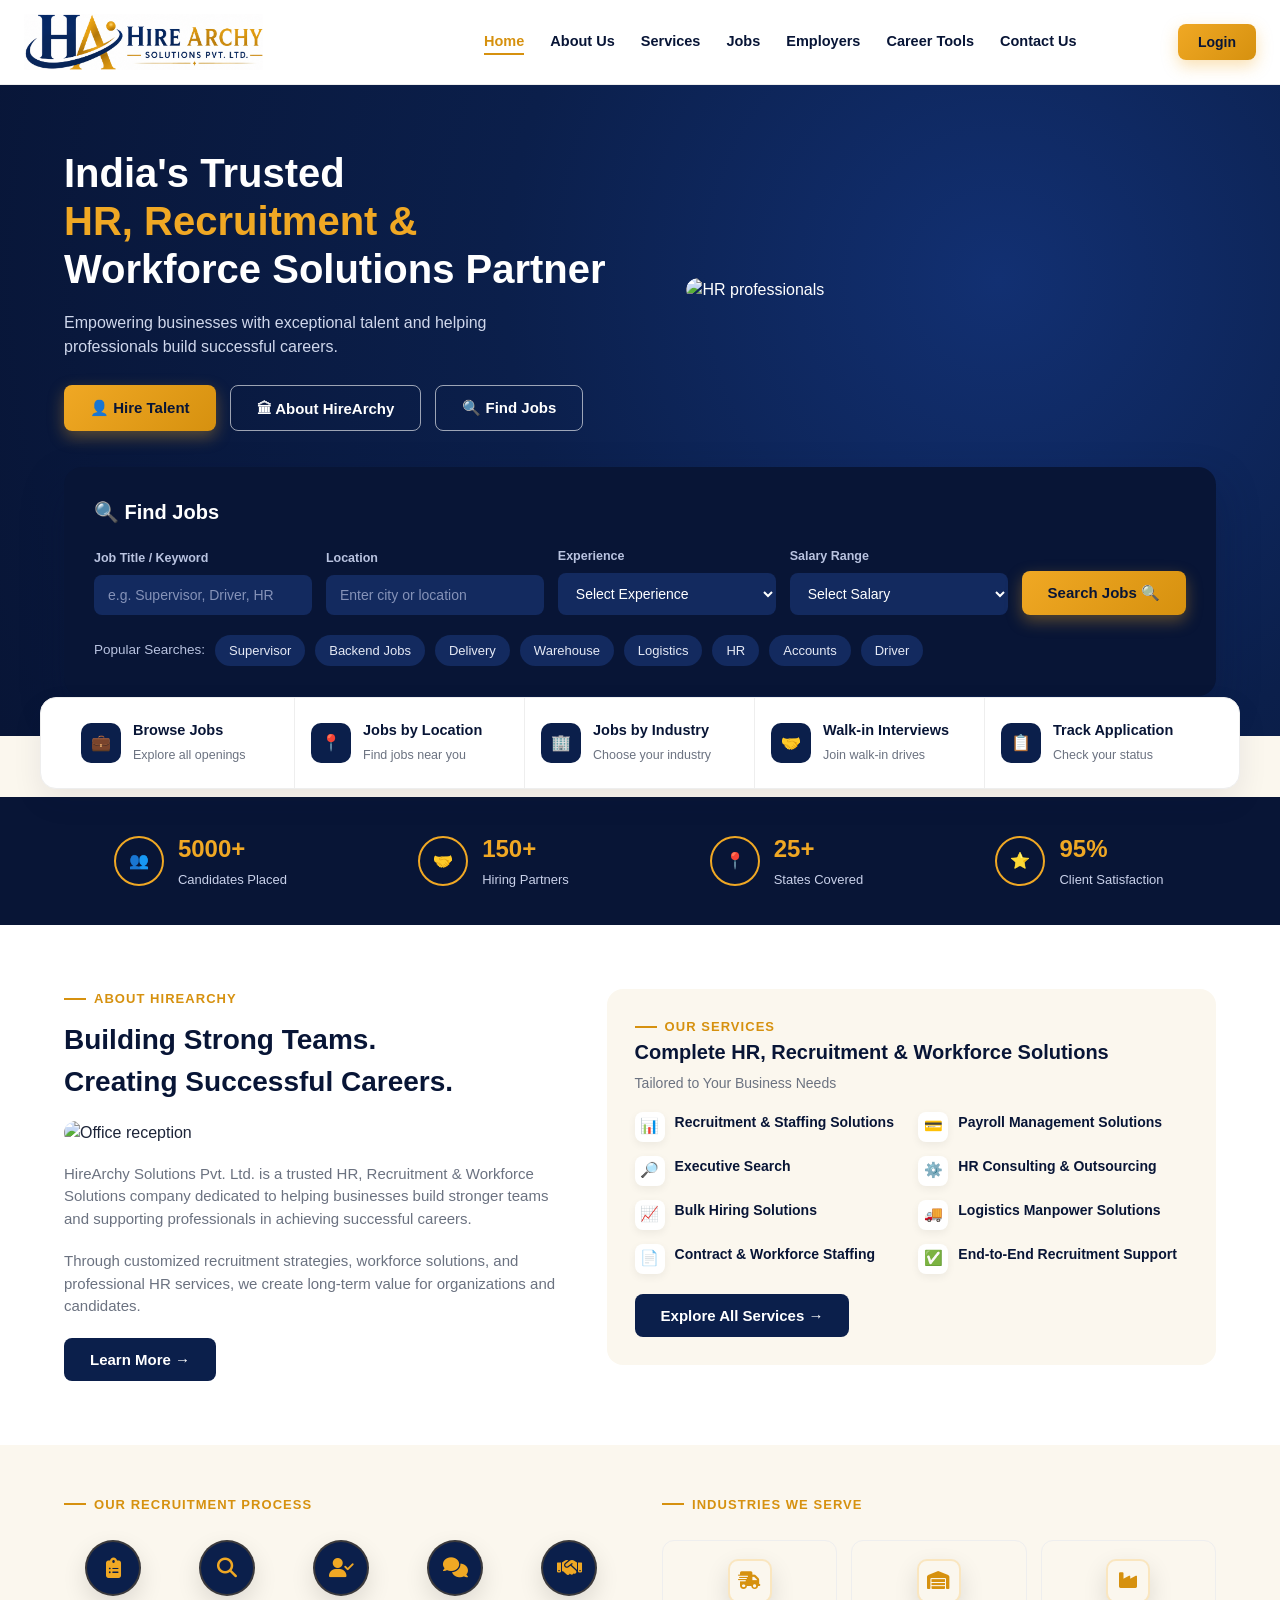
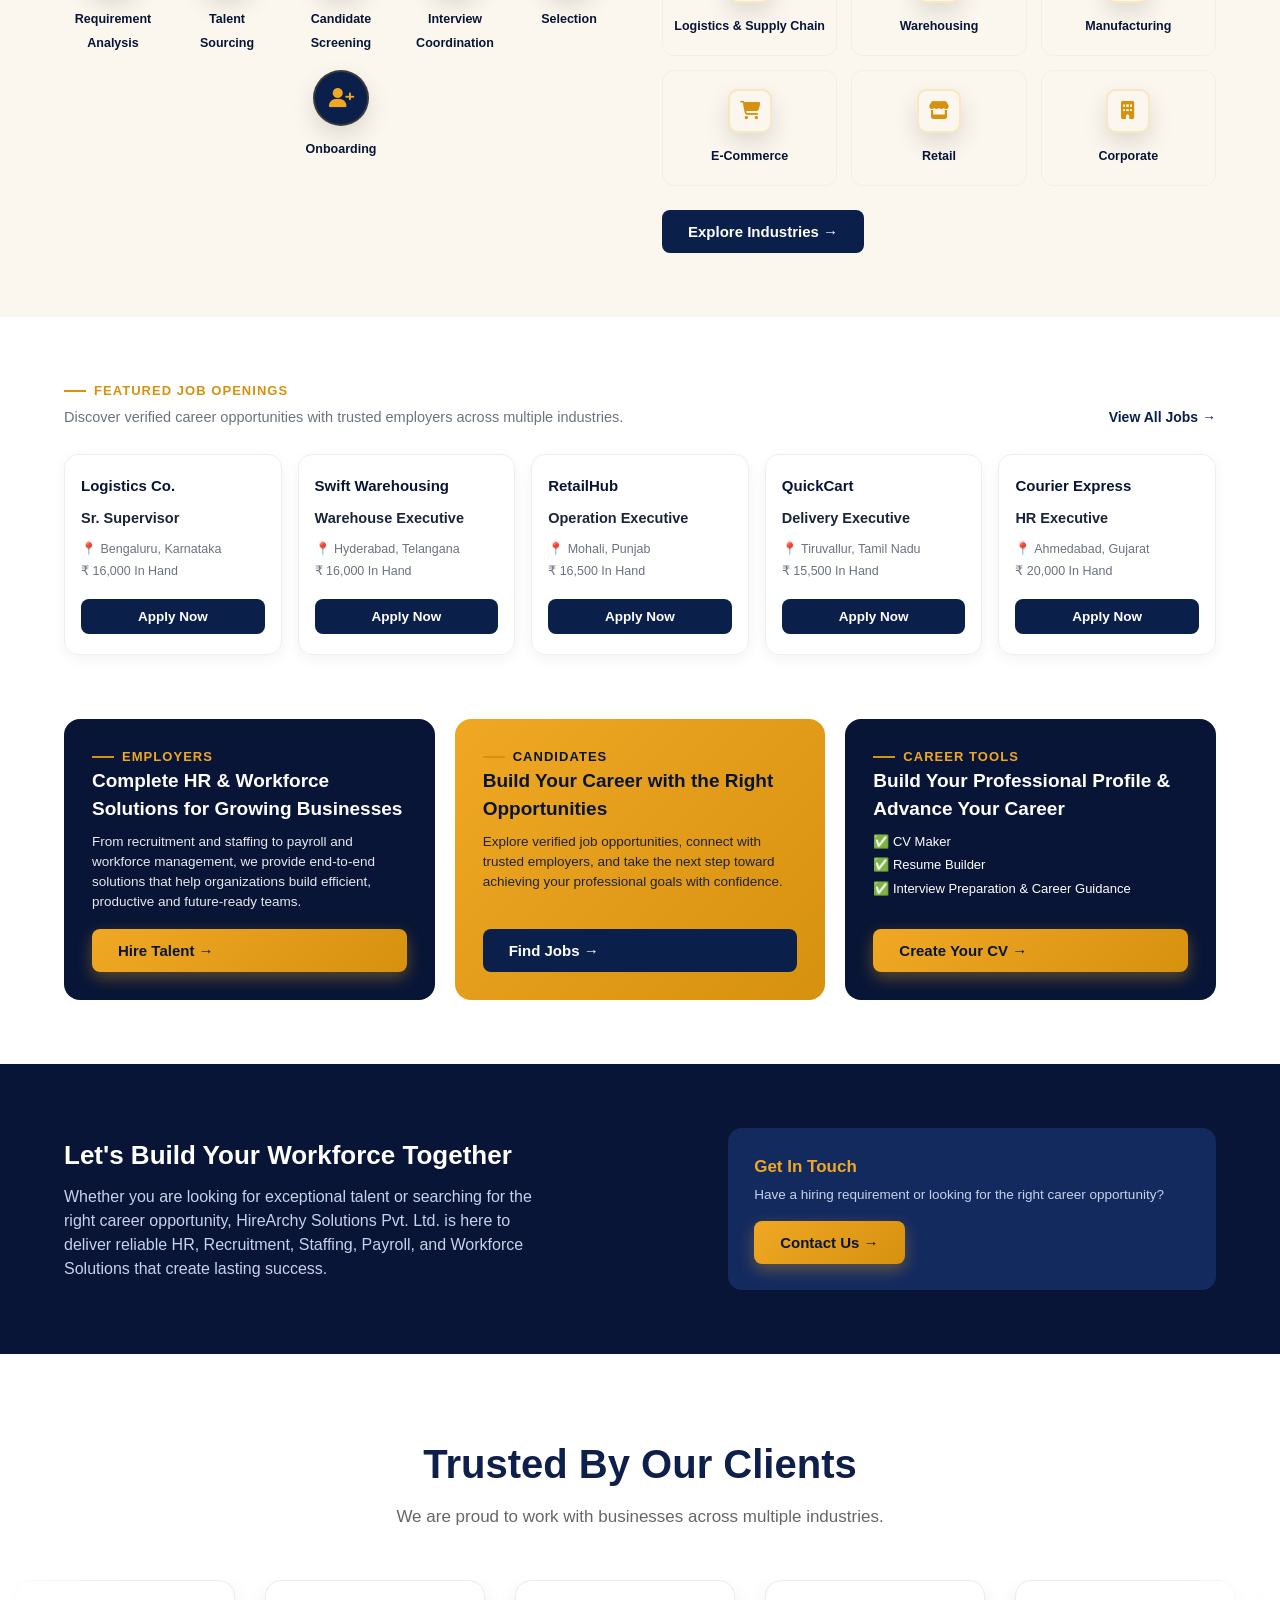
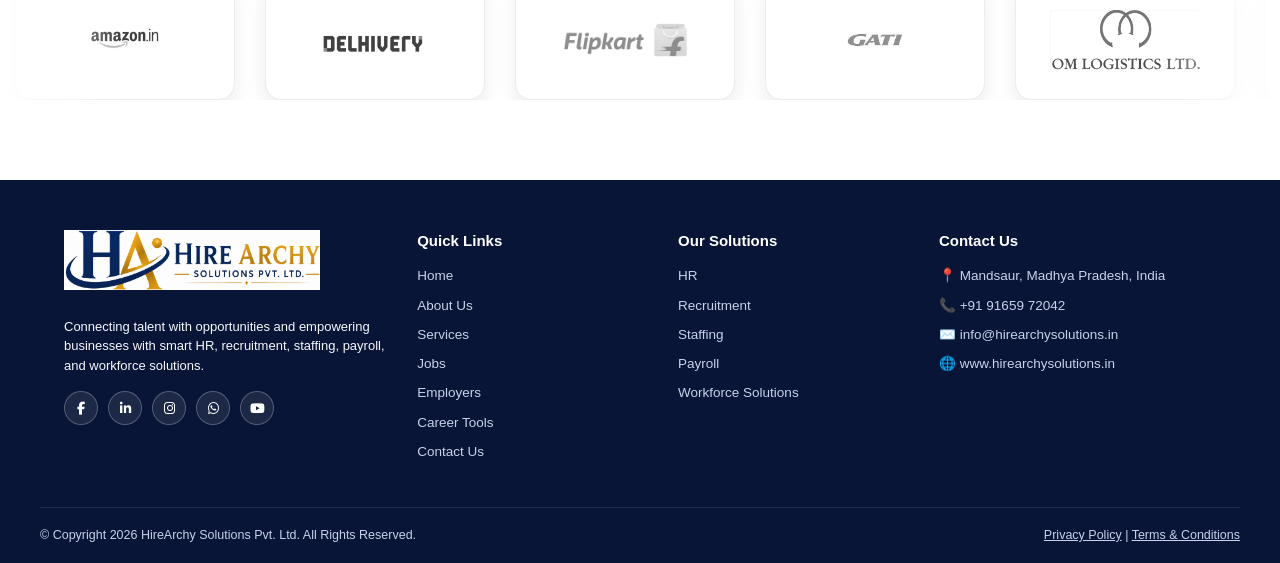
==== commit 363e52f8: "Add files via upload" ====
--- a/index.html
+++ b/index.html
@@ -293,7 +293,7 @@
       </div>
     </div>
     <div class="hero-img">
-      <img src="https://images.unsplash.com/photo-1600880292203-757bb62b4baf?auto=format&fit=crop&w=900&q=80" alt="HR professionals">
+      <img src="img/img2.jpg" alt="HR professionals">
     </div>
   </div>
 
@@ -345,7 +345,7 @@
       <div class="eyebrow">About HireArchy</div>
       <h2>Building Strong Teams.<br>Creating Successful Careers.</h2>
       <div class="about-img" style="margin:18px 0;">
-        <img src="https://images.unsplash.com/photo-1497366216548-37526070297c?auto=format&fit=crop&w=700&q=80" alt="Office reception">
+        <img src="img/img1.jpg" alt="Office reception">
       </div>
       <p>HireArchy Solutions Pvt. Ltd. is a trusted HR, Recruitment &amp; Workforce Solutions company dedicated to helping businesses build stronger teams and supporting professionals in achieving successful careers.</p>
       <p>Through customized recruitment strategies, workforce solutions, and professional HR services, we create long-term value for organizations and candidates.</p>
@@ -941,10 +941,10 @@
   <div class="wrap footer-grid">
     <div>
       <div class="logo">
-        <img src="logo.png" alt="HireArchy Solutions Logo" class="footer-logo">
-      </div>
-
-      <p style="font-size:13px;color:#9fabce;">
+     <img src="logo.png" alt="HireArchy Solutions Logo" class="footer-logo">
+      </div>
+
+      <p style="font-size:13px;color:#f7f8fc;">
         Connecting talent with opportunities and empowering businesses with smart HR, recruitment, staffing, payroll, and workforce solutions.
       </p>
 
@@ -997,7 +997,7 @@
     <span><a href="privacy-policy.html">Privacy Policy</a> | <a href="terms-conditions.html">Terms &amp; Conditions</a></span>
   </div>
   <style>
-    .footer-logo{height:60px;width:auto;margin-bottom:15px;filter:brightness(0) invert(1);}
+    .footer-logo{height: 60px;width: auto;margin-bottom: 15px;filter: none !important;}
     .socials{display:flex;gap:12px;margin-top:18px;}
     .socials a{width:42px;height:42px;display:flex;align-items:center;justify-content:center;border-radius:50%;background:#ffffff15;color:#fff;text-decoration:none;font-size:18px;transition:.3s;}
     .socials a:hover{background:#caa052;color:#fff;}
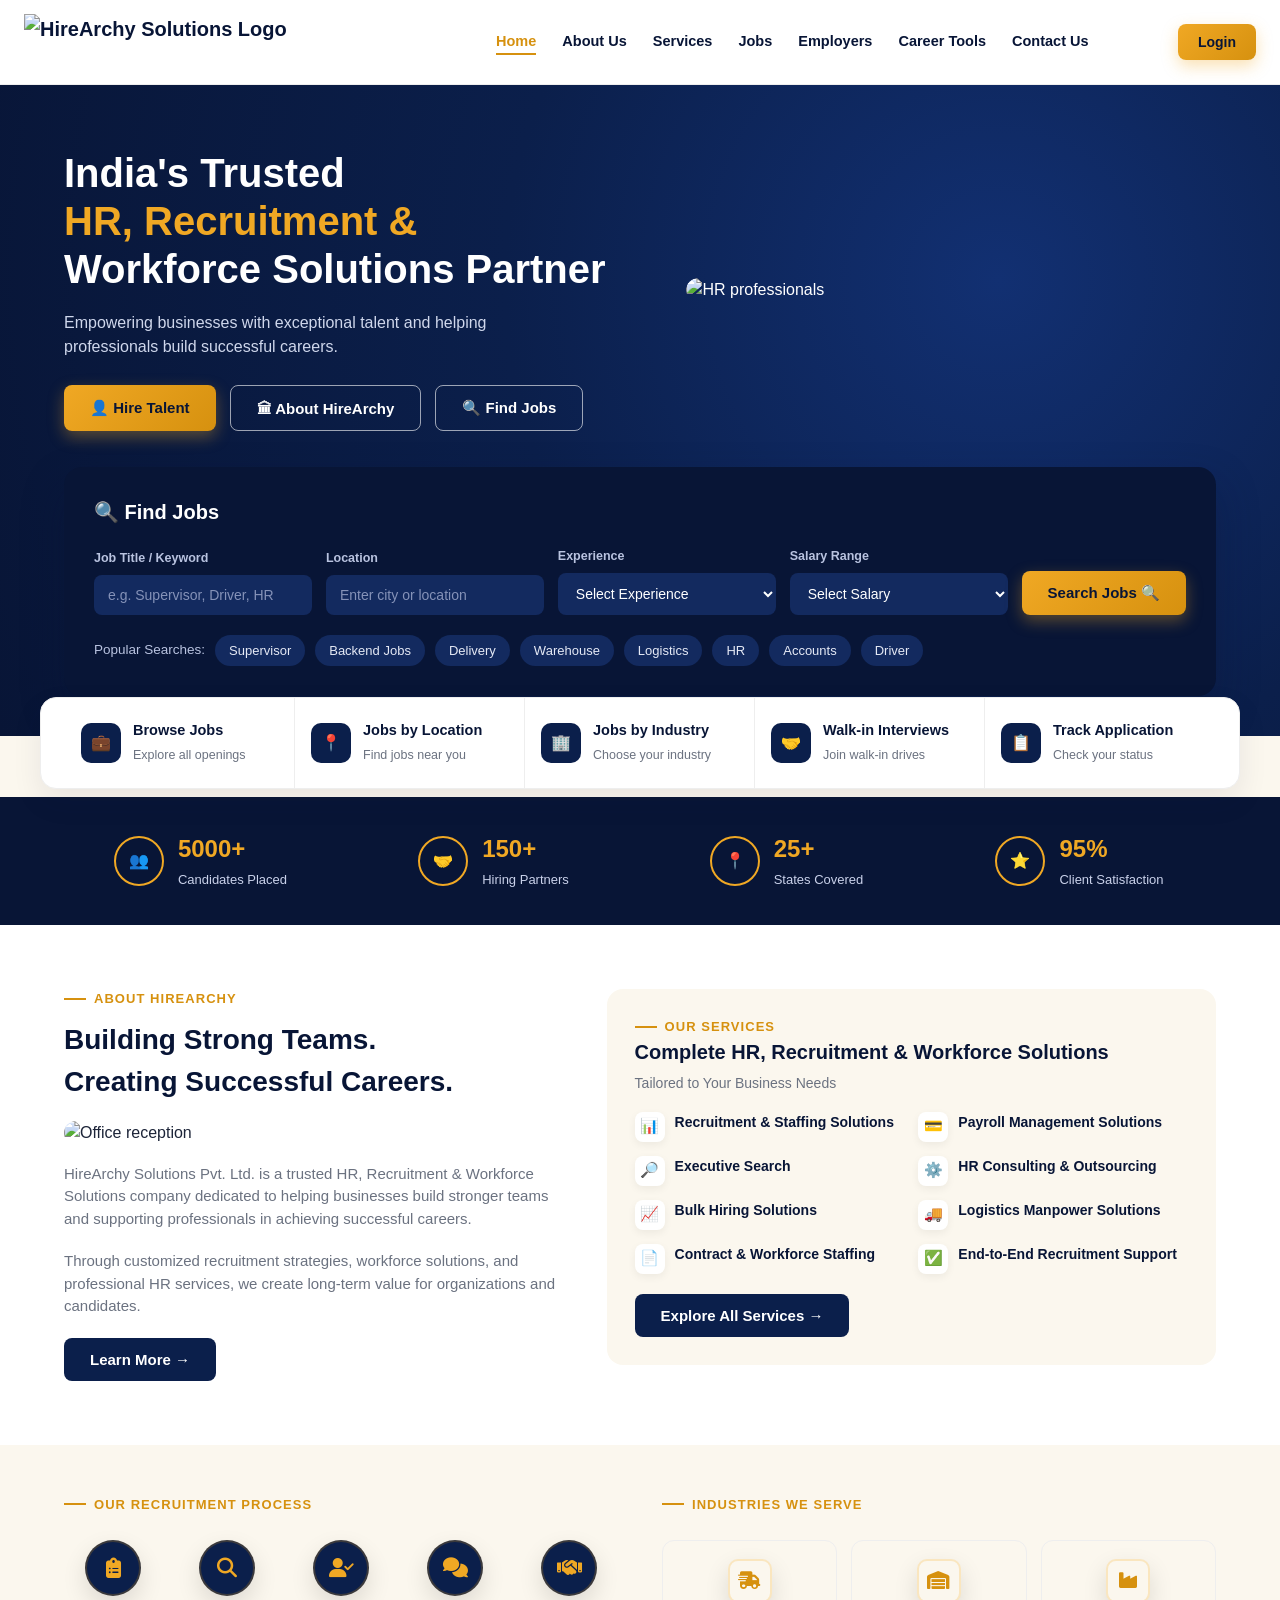
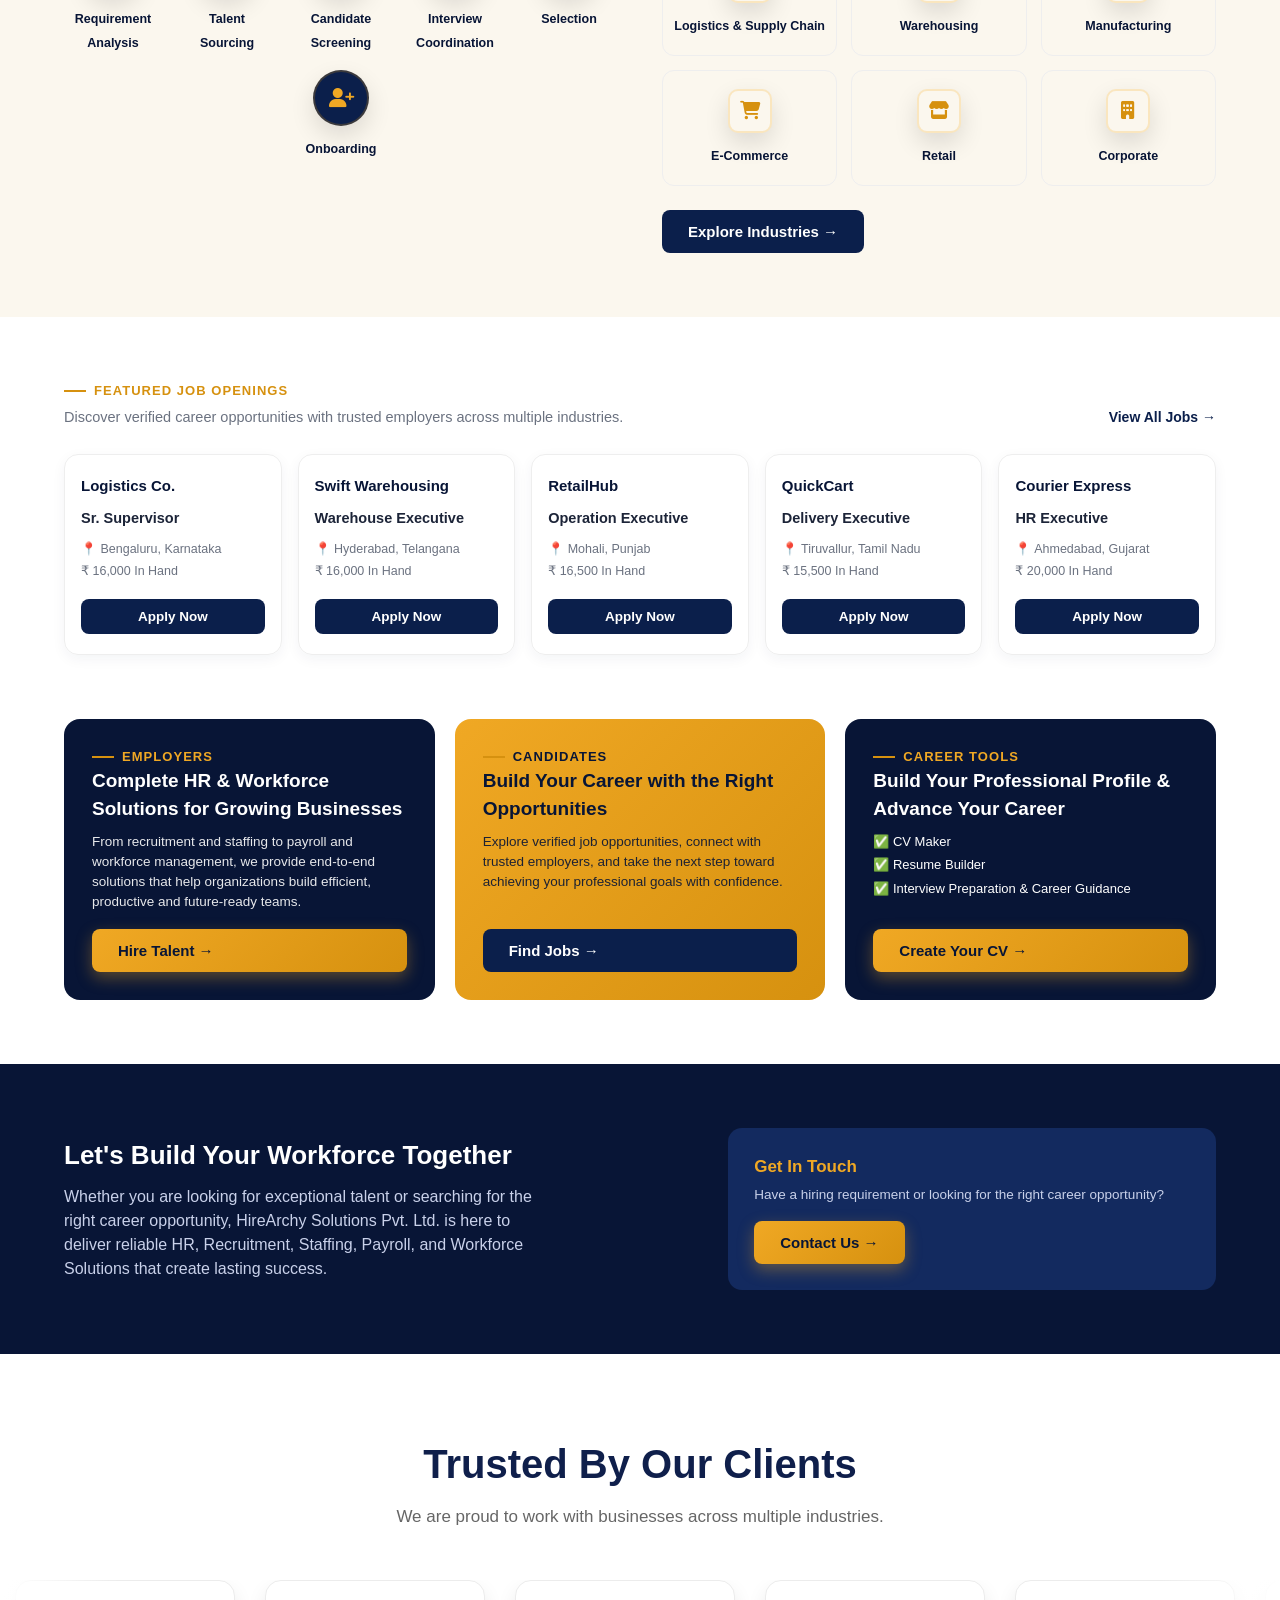
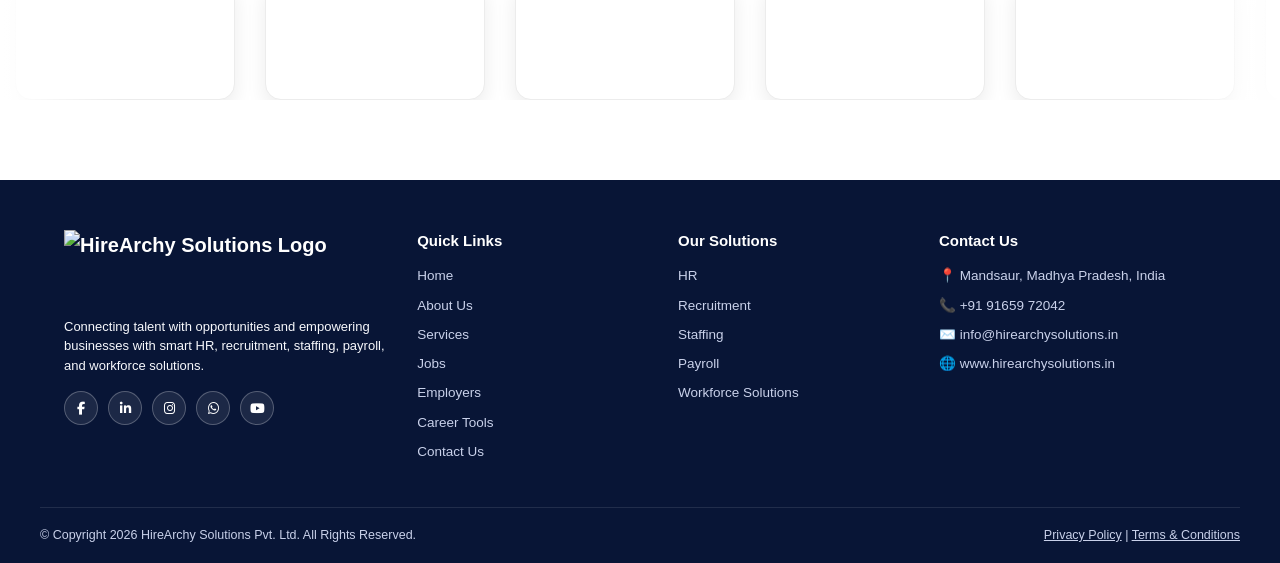
==== commit 5696b57c: "Add files via upload" ====
--- a/index.html
+++ b/index.html
@@ -293,7 +293,7 @@
       </div>
     </div>
     <div class="hero-img">
-      <img src="img/img2.jpg" alt="HR professionals">
+      <img src="img/web/7.jpeg" alt="HR professionals">
     </div>
   </div>
 
@@ -345,7 +345,7 @@
       <div class="eyebrow">About HireArchy</div>
       <h2>Building Strong Teams.<br>Creating Successful Careers.</h2>
       <div class="about-img" style="margin:18px 0;">
-        <img src="img/img1.jpg" alt="Office reception">
+        <img src="img/web/6.jpeg" alt="Office reception">
       </div>
       <p>HireArchy Solutions Pvt. Ltd. is a trusted HR, Recruitment &amp; Workforce Solutions company dedicated to helping businesses build stronger teams and supporting professionals in achieving successful careers.</p>
       <p>Through customized recruitment strategies, workforce solutions, and professional HR services, we create long-term value for organizations and candidates.</p>
@@ -949,9 +949,9 @@
       </p>
 
       <div class="socials">
-        <a href="https://www.facebook.com/" target="_blank"><i class="fab fa-facebook-f"></i></a>
+        <a href="https://www.facebook.com/hire archy" target="_blank"><i class="fab fa-facebook-f"></i></a>
         <a href="https://www.linkedin.com/" target="_blank"><i class="fab fa-linkedin-in"></i></a>
-        <a href="https://www.instagram.com/" target="_blank"><i class="fab fa-instagram"></i></a>
+        <a href="https://www.instagram.com/hire__archy/="_blank"><i class="fab fa-instagram"></i></a>
         <a href="https://wa.me/919165972042" target="_blank"><i class="fab fa-whatsapp"></i></a>
         <a href="https://www.youtube.com/" target="_blank"><i class="fab fa-youtube"></i></a>
       </div>
